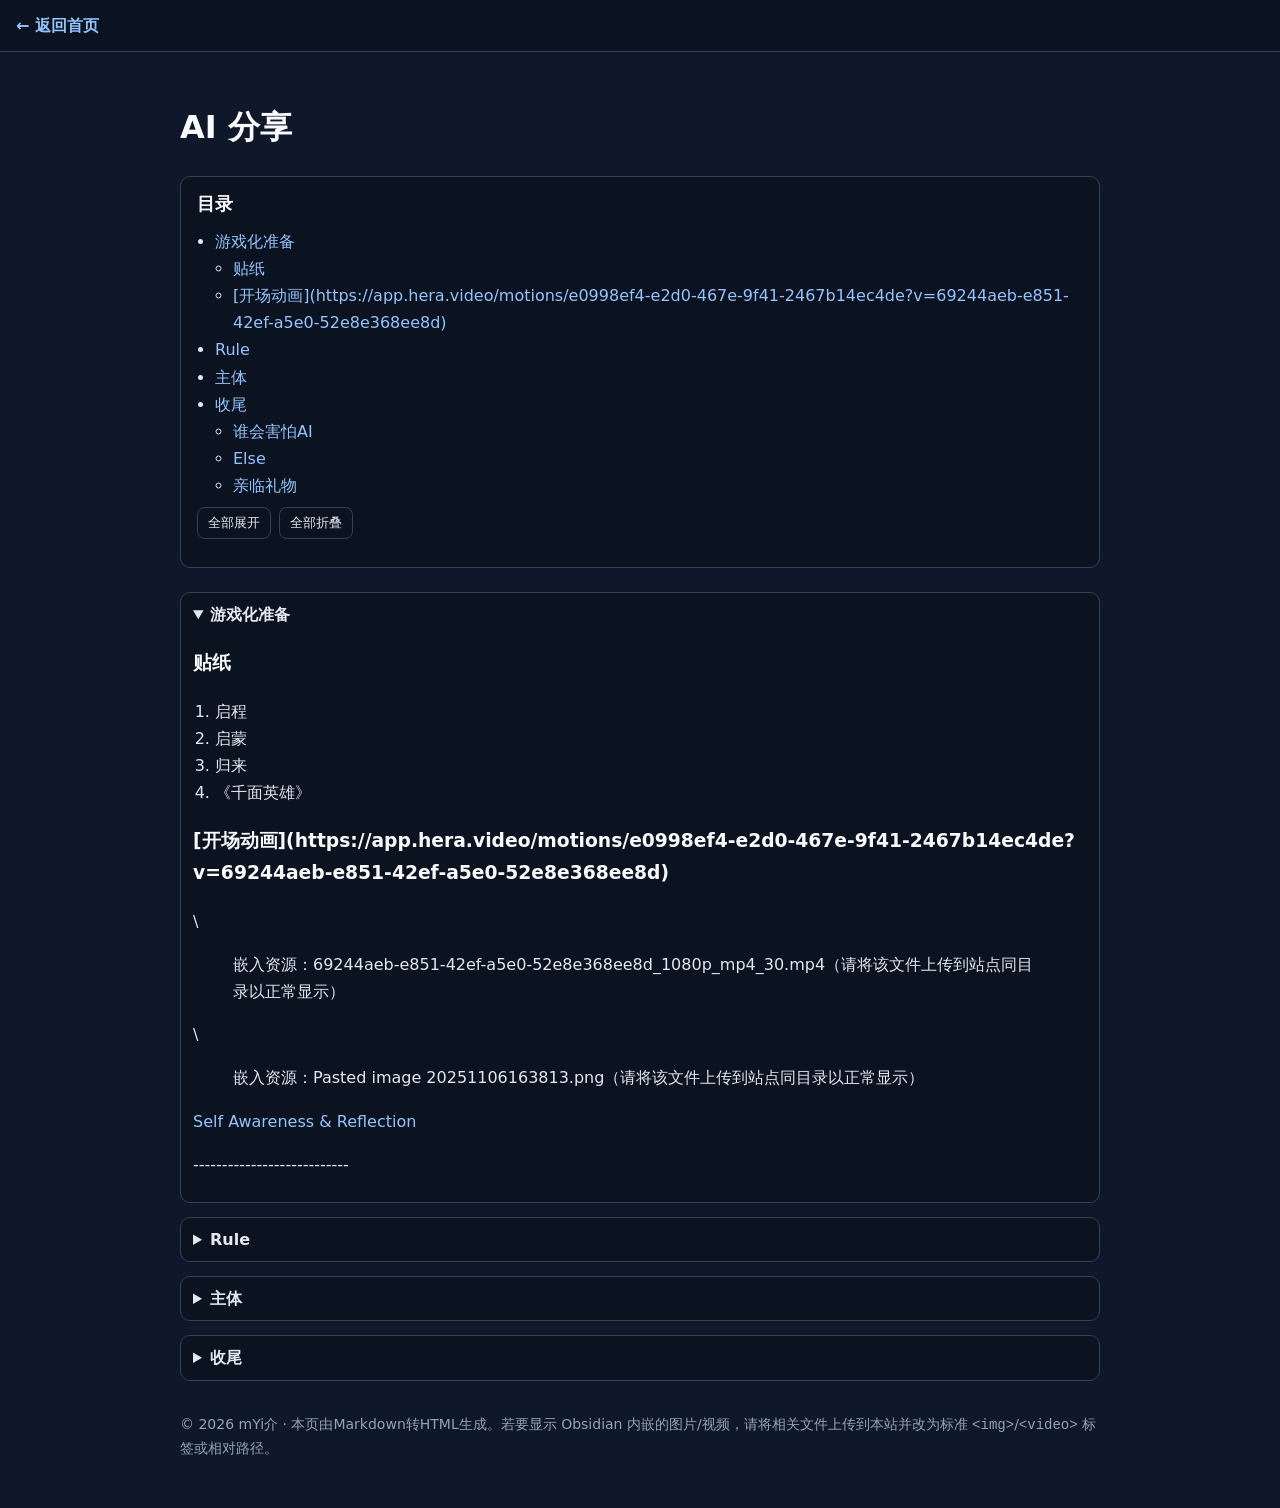
==== share_ai.html @ bfae7197 "Add files via upload" ====
<!doctype html>
<html lang="zh-CN">
<head>
  <meta charset="utf-8">
  <meta name="viewport" content="width=device-width, initial-scale=1">
  <title>AI 分享 </title>
  <meta name="color-scheme" content="dark light">
  <style>
    :root { --bg:#0f172a; --fg:#e2e8f0; --muted:#94a3b8; --link:#93c5fd; --border:#334155; }
    body { margin:0; background:var(--bg); color:var(--fg); font-family:system-ui,-apple-system,Segoe UI,Roboto,Helvetica,Arial,sans-serif; line-height:1.7; }
    main { max-width:920px; margin:48px auto; padding:0 16px; }
    a { color:var(--link); text-decoration:none; }
    a:hover { text-decoration:underline; }
    h1,h2,h3,h4,h5 { color:#f8fafc; }
    hr { border:none; border-top:1px solid var(--border); margin:24px 0; }
    ol,ul { padding-left:22px; }
    .topbar { padding:12px 16px; border-bottom:1px solid var(--border); background:#0b1220; position:sticky; top:0; }
    .toc { background:#0b1220; border:1px solid var(--border); border-radius:10px; padding:12px 16px; margin:16px 0 24px; }
    .toc h2 { margin:0 0 8px; font-size:18px; }
    .toc ul { margin:0; padding-left:18px; }
    .fold { border:1px solid var(--border); border-radius:10px; padding:8px 12px; margin:14px 0; background:#0b1220; }
    .fold > summary { cursor:pointer; font-weight:600; }
    .obsidian-embed { background:#0b1220; border:1px dashed var(--border); padding:8px 12px; border-radius:8px; color:var(--muted); }
    .actions { display:flex; gap:8px; align-items:center; margin:8px 0 16px; }
    button.small { background:#0b1220; color:var(--fg); border:1px solid var(--border); padding:6px 10px; border-radius:8px; cursor:pointer; }
  </style>
<!-- Baidu Tongji（异步）—仅在正式域名加载 -->
<script>
  if (location.hostname === 'lixur2016sh-design.github.io') {
    var _hmt = _hmt || [];
    (function() {
      var hm = document.createElement("script");
      hm.src = "https://hm.baidu.com/hm.js?1edaf27b950211ca2462fd11e7c7ef3a";
      var s = document.getElementsByTagName("script")[0];
      s.parentNode.insertBefore(hm, s);
    })();
  }
</script>
</head>
<body>
  <div class="topbar">
    <a href="/" style="font-weight:bold">← 返回首页</a>
  </div>
  <main>
    <h1>AI 分享 </h1>
    <div class="toc">
      <h2>目录</h2>
<ul><li><a href='#游戏化准备'>游戏化准备 </a><ul><li><a href='#贴纸'>贴纸 </a></li><li><a href='#开场动画-https-app-hera-video-motions-e0998ef4-e2d0-467e-9f41-2467b14ec4de-v-69244aeb-e851-42ef-a5e0-52e8e368ee8d'>[开场动画](https://app.hera.video/motions/e0998ef4-e2d0-467e-9f41-2467b14ec4de?v=69244aeb-e851-42ef-a5e0-52e8e368ee8d) </a></li></ul></li><li><a href='#rule'>Rule </a></li><li><a href='#主体'>主体 </a></li><li><a href='#收尾'>收尾 </a><ul><li><a href='#谁会害怕ai'>谁会害怕AI </a></li><li><a href='#else'>Else </a></li><li><a href='#亲临礼物'>亲临礼物 </a></li></ul></li></ul>      <div class="actions">
        <button class="small" id="expand-all">全部展开</button>
        <button class="small" id="collapse-all">全部折叠</button>
      </div>
    </div>
<details id='游戏化准备' class='fold' open><summary>游戏化准备 </summary>
<h3 id='贴纸'>贴纸 </h3>
<ol>
<li>启程</li>
<li>启蒙</li>
<li>归来</li>
<li>《千面英雄》</li>
</ol>
<h3 id='开场动画-https-app-hera-video-motions-e0998ef4-e2d0-467e-9f41-2467b14ec4de-v-69244aeb-e851-42ef-a5e0-52e8e368ee8d'>[开场动画](https://app.hera.video/motions/e0998ef4-e2d0-467e-9f41-2467b14ec4de?v=69244aeb-e851-42ef-a5e0-52e8e368ee8d) </h3>
<p>\</p>
<figure class=\"obsidian-embed\"><figcaption>嵌入资源：69244aeb-e851-42ef-a5e0-52e8e368ee8d_1080p_mp4_30.mp4（请将该文件上传到站点同目录以正常显示）</figcaption></figure>

<p>\</p>
<figure class=\"obsidian-embed\"><figcaption>嵌入资源：Pasted image 20251106163813.png（请将该文件上传到站点同目录以正常显示）</figcaption></figure>

<p><a href="https://trw1.sharepoint.com/sites/PeopleSuccess/SitePages/Self-Reflection.aspx" target="_blank" rel="noopener">Self Awareness & Reflection</a></p>
<p>---------------------------</p>
</details>
<details id='rule' class='fold'><summary>Rule </summary>
<ol>
<li>大白话，日常工作</li>
<li>without the hype or jargon</li>
<li>《思考 快与慢》</li>
</ol>
</details>
<details id='主体' class='fold'><summary>主体 </summary>
<ol>
<li>视野与订阅</li>
<li>Hello, Wolrd\!</li>
<li>\</li>
</ol>
<figure class=\"obsidian-embed\"><figcaption>嵌入资源：Pasted image 20250901165649.png（请将该文件上传到站点同目录以正常显示）</figcaption></figure>

<ol>
<li>----------------------------</li>
<li><a href="https://www.theneurondaily.com/p/the-neuron-acquired?_bhlid=01c37ab029761a5f1659f82962561b2b47f5e194&utm_campaign=the-neuron-acquired&utm_medium=newsletter&utm_source=www.theneurondaily.com" target="_blank" rel="noopener">\ud83d\ude3aThe Neuron acquired \ud83d\udea8</a></li>
<li><a href="https://virtualevents.zf-world.com/" target="_blank" rel="noopener">ZF IT Ai </a>\< Wang Guozhi SGH FIXD53 \></li>
<li><a href="[AP Operations Launch Community - 概览](https://trw1.sharepoint.com/sites/inet/SitePages/Main.aspx#communities/29280" target="_blank" rel="noopener">ZF OPS</a>) \< Wang Pierre SGH ZAOO \></li>
<li>场景与工具</li>
<li>邮件，如EN用中性的客观事实拒绝 <a href="https://copilot.cloud.microsoft/?FORM=undexpand&auth=2" target="_blank" rel="noopener">Copilot</a></li>
<li>问答，基于自定义文库的<a href="https://metaso.cn/subject" target="_blank" rel="noopener">专题检索</a> e.g. 客户输入</li>
<li>配图，e.g. PPT段落文字生图 <a href="https://app.napkin.ai/page/CgoiCHByb2Qtb25lEiwKBFBhZ2UaJDlhMDZlMTFkLWMyOGMtNDI0YS1hZGEzLTAwNjU0N2NmZDE3Nw?s=1" target="_blank" rel="noopener">Napkin</a></li>
<li>翻译， <a href="https://www.zf.com/apps/tessa/index.html?continue" target="_blank" rel="noopener">TESSA</a> ，<a href="https://trw1.sharepoint.com/sites/inet/corporatepages/Pages/CorporatePages/uod2tePIUIrVir3jeeGOQ/fa88fe4b-6344-4803-b1d5-a047985b3b2c.aspx" target="_blank" rel="noopener">PROMT Translation Agent</a></li>
<li>数据可编辑化，e.g. 图片/PDF内，kimi <a href=" https://kimi.moonshot.cn/share/cvmct8nf2en36hb6ma7g" target="_blank" rel="noopener">文字转表格</a></li>
<li>数据切片</li>
<li>prompt：输出整个完整表格的csv格式，不要对数据内容作任何处理，保留空白单元格用占位符表示，并且仔细检查不要遗漏任何细节（*稳定是一切*）</li>
<li>自检，如求和</li>
<li>限制与对策：单次<a href="https://metaso.cn/s/V9tWgL" target="_blank" rel="noopener">字符上限</a> e.g. <a href="https://wordcounter.net" target="_blank" rel="noopener">1,303</a></li>
<li>灵感：数据预处理 <a href="https://stackoverflow.com/questions/47062749/most-efficient-way-to-split-a-compressed-csv-into-chunks?utm_source=www.theneurondaily.com&utm_medium=referral&utm_campaign=ai-world-building-doctor-deskilling-and-soft-code-quality" target="_blank" rel="noopener">压缩CSV</a></li>
<li><a href="https://www.perplexity.ai/search/ni-shi-ai-yin-si-tan-bang-wo-z-hzPmNg3RTRm3GTRA6gkQDw" target="_blank" rel="noopener">工艺顺序调度</a></li>
<li>市场调研，e.g. 国外产品的中国供应链/集成商 GPT</li>
<li>代码生成，e.g. JavaScript 时频谱热力图</li>
<li>Trea展示，e.g. 贪吃蛇 ==HTML格式==</li>
<li><a href="https://www.oneusefulthing.org/p/an-opinionated-guide-to-using-ai?utm_source=substack&publication_id=1180644&post_id=175771315&utm_medium=email&utm_content=share&utm_campaign=email-share&triggerShare=true&isFreemail=true&r=607ruc&triedRedirect=true#" target="_blank" rel="noopener">各家AI选择指南</a></li>
<li>知识管理与笔记</li>
<li>数据库 <a href="https://obsidian.md/" target="_blank" rel="noopener">obisidian</a> 偏工作（结构化）</li>
<li><a href="https://markdown.lovejade.cn/" target="_blank" rel="noopener">==Markdown格式==</a></li>
<li>插件 [[2025-08-11]] e.g.</li>
<li>Mermaid Tool 时序图/甘特图</li>
<li>Chartsview Tool 图表</li>
<li><a href="https://www.biji.com/note" target="_blank" rel="noopener">Get笔记</a> 偏个人</li>
<li>会议纪要总结 _打开记录10分钟</li>
<li>视频/XHS总结</li>
<li>~~公众号总结~~</li>
<li><a href="https://yuanbao.tencent.com/chat/naQivTmsDa" target="_blank" rel="noopener">腾讯元宝</a></li>
<li>提示工程与技巧 #模型排名</li>
<li>prompt_答案的上限取决于模型，下限取决于好问题</li>
<li>_现场演绎</li>
<li>《乔哈里窗》</li>
<li>我是小学生</li>
<li>你是专家</li>
<li>举个例子</li>
<li>问问题本身</li>
<li>要评分</li>
<li>限定格式输出</li>
<li>循环以上↑</li>
<li>[灵感] @ LeeMind obsidian</li>
<li>长思考 vs 联网</li>
<li>长记忆 / context</li>
<li>e.g. 教练，好玩</li>
<li><a href="https://www.kimi.com/kimiplus/conpg00t7lagbbsfqkq0" target="_blank" rel="noopener">拓写工具</a></li>
<li>适用场景：需要稳定输出，重复精度高的场合</li>
<li>快速调用大段文字 <a href="https://beeftext.org/?utm_source=www.theneurondaily.com&utm_medium=referral&utm_campaign=microsoft-picks-claude-over-gpt" target="_blank" rel="noopener">Beeftext</a></li>
<li>未来已来</li>
<li>愿世界没有PPT：<a href="https://ai-2027.com/?utm_source=www.theneurondaily.com&utm_medium=referral&utm_campaign=what-the-next-3-years-of-ai-progress-looks-like" target="_blank" rel="noopener">AI 2027</a> , <a href="https://vercel.com/state-of-ai?utm_source=www.theneurondaily.com&utm_medium=referral&utm_campaign=google-releases-deep-think-its-olympic-math-model#applications-and-value-creation-intro" target="_blank" rel="noopener">State of AI</a></li>
<li>推广成网页工具，<a href="https://www.yourware.so/" target="_blank" rel="noopener">==HTML格式==</a></li>
<li>3D生成： <a href="https://3d.hunyuan.tencent.com/login?redirect_url=https%3A%2F%2F3d.hunyuan.tencent.com%2F" target="_blank" rel="noopener">腾讯混元3D</a></li>
<li>沙盒探索：<a href="https://openrouter.ai/chat" target="_blank" rel="noopener">OpenRouter</a> <a href="https://metaso.cn/s/uDiqCSi" target="_blank" rel="noopener">模型调参</a></li>
<li>多模态模型：豆包，MiniMax，GPT</li>
<li>autoflow: Dify</li>
<li>八爪鱼理念</li>
<li>Agent: manus, <a href="https://www.genspark.ai/" target="_blank" rel="noopener">Genspark</a></li>
<li>_本大纲为例_</li>
</ol>
</details>
<details id='收尾' class='fold'><summary>收尾 </summary>
<h3 id='谁会害怕ai'>谁会害怕AI </h3>
<p>\</p>
<figure class=\"obsidian-embed\"><figcaption>嵌入资源：Pasted image 20250708162407.png（请将该文件上传到站点同目录以正常显示）</figcaption></figure>

<h3 id='else'>Else </h3>
<ol>
<li><a href="https://www.ssp.sh/brain/will-ai-replace-humans/?utm_source=www.theneurondaily.com&utm_medium=referral&utm_campaign=openai-makes-voice-apps-human-finally" target="_blank" rel="noopener">Will AI Replace Human Thinking? </a></li>
<li>\</li>
</ol>
<figure class=\"obsidian-embed\"><figcaption>嵌入资源：Pasted image 20250708162853.png（请将该文件上传到站点同目录以正常显示）</figcaption></figure>

<ol>
<li>---------------</li>
</ol>
<h3 id='亲临礼物'>亲临礼物 </h3>
<ol>
<li>赠送本文*.md</li>
</ol>
</details>
    <footer style="margin:32px 0; color:#94a3b8; font-size:14px;">© 2026 mYi介 · 本页由Markdown转HTML生成。若要显示 Obsidian 内嵌的图片/视频，请将相关文件上传到本站并改为标准 <code>&lt;img&gt;</code>/<code>&lt;video&gt;</code> 标签或相对路径。</footer>
  </main>
  <script>
    const folds = Array.from(document.querySelectorAll('.fold'));
    document.getElementById('expand-all').addEventListener('click', () => {
      folds.forEach(d => d.setAttribute('open', ''));
    });
    document.getElementById('collapse-all').addEventListener('click', () => {
      folds.forEach(d => d.removeAttribute('open'));
    });
  </script>
</body>
</html>
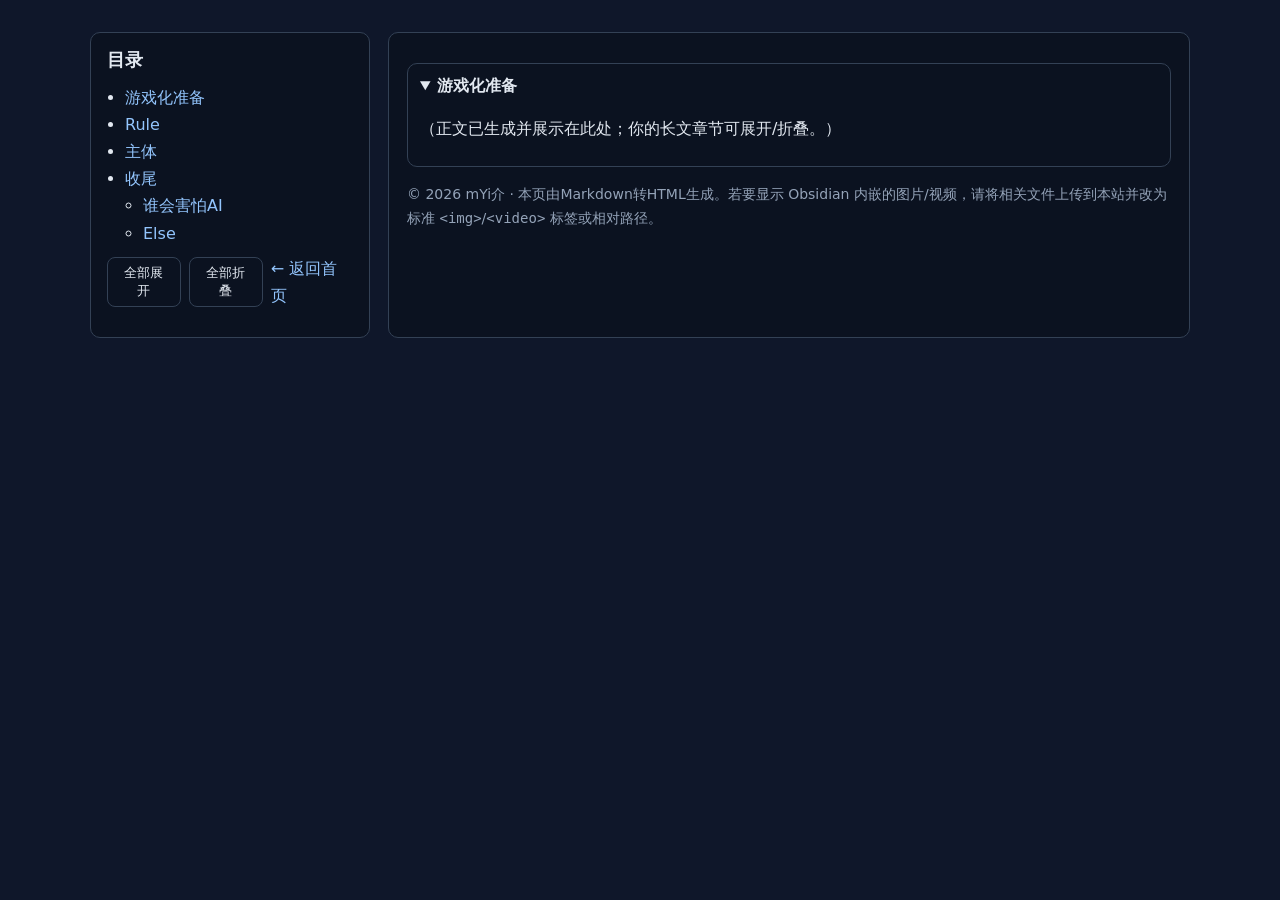
==== commit 93c458bc: "Add files via upload" ====
--- a/share_ai.html
+++ b/share_ai.html
@@ -1,179 +1,73 @@
+
 <!doctype html>
 <html lang="zh-CN">
 <head>
   <meta charset="utf-8">
   <meta name="viewport" content="width=device-width, initial-scale=1">
-  <title>AI 分享 </title>
+  <title>AI 分享</title>
   <meta name="color-scheme" content="dark light">
+  <!-- 让所有链接默认在顶层打开，避免首页被嵌套加载造成“内容重复” -->
+  <base target="_top">
   <style>
     :root { --bg:#0f172a; --fg:#e2e8f0; --muted:#94a3b8; --link:#93c5fd; --border:#334155; }
     body { margin:0; background:var(--bg); color:var(--fg); font-family:system-ui,-apple-system,Segoe UI,Roboto,Helvetica,Arial,sans-serif; line-height:1.7; }
-    main { max-width:920px; margin:48px auto; padding:0 16px; }
+    .wrap { max-width:1100px; margin:32px auto; padding:0 16px; }
+    .grid { display:grid; grid-template-columns: 280px 1fr; gap:18px; }
+    @media (max-width: 980px) { .grid { grid-template-columns: 1fr; } }
+    .toc { background:#0b1220; border:1px solid var(--border); border-radius:10px; padding:12px 16px; position:sticky; top:12px; align-self:start; }
+    .toc h2 { margin:0 0 8px; font-size:18px; }
+    .toc ul { margin:0; padding-left:18px; }
+    .content { background:#0b1220; border:1px solid var(--border); border-radius:10px; padding:16px 18px; }
     a { color:var(--link); text-decoration:none; }
     a:hover { text-decoration:underline; }
-    h1,h2,h3,h4,h5 { color:#f8fafc; }
-    hr { border:none; border-top:1px solid var(--border); margin:24px 0; }
-    ol,ul { padding-left:22px; }
-    .topbar { padding:12px 16px; border-bottom:1px solid var(--border); background:#0b1220; position:sticky; top:0; }
-    .toc { background:#0b1220; border:1px solid var(--border); border-radius:10px; padding:12px 16px; margin:16px 0 24px; }
-    .toc h2 { margin:0 0 8px; font-size:18px; }
-    .toc ul { margin:0; padding-left:18px; }
     .fold { border:1px solid var(--border); border-radius:10px; padding:8px 12px; margin:14px 0; background:#0b1220; }
     .fold > summary { cursor:pointer; font-weight:600; }
     .obsidian-embed { background:#0b1220; border:1px dashed var(--border); padding:8px 12px; border-radius:8px; color:var(--muted); }
     .actions { display:flex; gap:8px; align-items:center; margin:8px 0 16px; }
     button.small { background:#0b1220; color:var(--fg); border:1px solid var(--border); padding:6px 10px; border-radius:8px; cursor:pointer; }
   </style>
-<!-- Baidu Tongji（异步）—仅在正式域名加载 -->
-<script>
-  if (location.hostname === 'lixur2016sh-design.github.io') {
-    var _hmt = _hmt || [];
-    (function() {
-      var hm = document.createElement("script");
-      hm.src = "https://hm.baidu.com/hm.js?1edaf27b950211ca2462fd11e7c7ef3a";
-      var s = document.getElementsByTagName("script")[0];
-      s.parentNode.insertBefore(hm, s);
-    })();
-  }
-</script>
+  <script>
+    // 向父页面报告高度（加载 & 内容变化时）
+    function reportHeight(){
+      requestAnimationFrame(() => {
+        const h = Math.max(document.body.scrollHeight, document.documentElement.scrollHeight);
+        parent && parent.postMessage({ type: 'iframeHeight', h }, '*');
+      });
+    }
+    document.addEventListener('DOMContentLoaded', reportHeight);
+    window.addEventListener('load', reportHeight);
+    const ro = new ResizeObserver(reportHeight);
+    ro.observe(document.documentElement);
+  </script>
 </head>
 <body>
-  <div class="topbar">
-    <a href="/" style="font-weight:bold">← 返回首页</a>
+  <div class="wrap">
+    <div class="grid">
+      <aside class="toc">
+        <h2>目录</h2>
+        <ul><li><a href="#games">游戏化准备</a></li><li><a href="#rule">Rule</a></li><li><a href="#main">主体</a></li><li><a href="#close">收尾</a><ul><li><a href="#who-fear-ai">谁会害怕AI</a></li><li><a href="#else">Else</a></li></ul></li></ul>
+        <div class="actions">
+          <button class="small" id="expand-all">全部展开</button>
+          <button class="small" id="collapse-all">全部折叠</button>
+          <a href="/" style="margin-left:auto">← 返回首页</a>
+        </div>
+      </aside>
+      <article class="content">
+        <details id="games" class="fold" open><summary>游戏化准备</summary><p>（正文已生成并展示在此处；你的长文章节可展开/折叠。）</p></details>
+        <footer style="margin:16px 0; color:#94a3b8; font-size:14px;">© 2026 mYi介 · 本页由Markdown转HTML生成。若要显示 Obsidian 内嵌的图片/视频，请将相关文件上传到本站并改为标准 <code>&lt;img&gt;</code>/<code>&lt;video&gt;</code> 标签或相对路径。</footer>
+      </article>
+    </div>
   </div>
-  <main>
-    <h1>AI 分享 </h1>
-    <div class="toc">
-      <h2>目录</h2>
-<ul><li><a href='#游戏化准备'>游戏化准备 </a><ul><li><a href='#贴纸'>贴纸 </a></li><li><a href='#开场动画-https-app-hera-video-motions-e0998ef4-e2d0-467e-9f41-2467b14ec4de-v-69244aeb-e851-42ef-a5e0-52e8e368ee8d'>[开场动画](https://app.hera.video/motions/e0998ef4-e2d0-467e-9f41-2467b14ec4de?v=69244aeb-e851-42ef-a5e0-52e8e368ee8d) </a></li></ul></li><li><a href='#rule'>Rule </a></li><li><a href='#主体'>主体 </a></li><li><a href='#收尾'>收尾 </a><ul><li><a href='#谁会害怕ai'>谁会害怕AI </a></li><li><a href='#else'>Else </a></li><li><a href='#亲临礼物'>亲临礼物 </a></li></ul></li></ul>      <div class="actions">
-        <button class="small" id="expand-all">全部展开</button>
-        <button class="small" id="collapse-all">全部折叠</button>
-      </div>
-    </div>
-<details id='游戏化准备' class='fold' open><summary>游戏化准备 </summary>
-<h3 id='贴纸'>贴纸 </h3>
-<ol>
-<li>启程</li>
-<li>启蒙</li>
-<li>归来</li>
-<li>《千面英雄》</li>
-</ol>
-<h3 id='开场动画-https-app-hera-video-motions-e0998ef4-e2d0-467e-9f41-2467b14ec4de-v-69244aeb-e851-42ef-a5e0-52e8e368ee8d'>[开场动画](https://app.hera.video/motions/e0998ef4-e2d0-467e-9f41-2467b14ec4de?v=69244aeb-e851-42ef-a5e0-52e8e368ee8d) </h3>
-<p>\</p>
-<figure class=\"obsidian-embed\"><figcaption>嵌入资源：69244aeb-e851-42ef-a5e0-52e8e368ee8d_1080p_mp4_30.mp4（请将该文件上传到站点同目录以正常显示）</figcaption></figure>
-
-<p>\</p>
-<figure class=\"obsidian-embed\"><figcaption>嵌入资源：Pasted image 20251106163813.png（请将该文件上传到站点同目录以正常显示）</figcaption></figure>
-
-<p><a href="https://trw1.sharepoint.com/sites/PeopleSuccess/SitePages/Self-Reflection.aspx" target="_blank" rel="noopener">Self Awareness & Reflection</a></p>
-<p>---------------------------</p>
-</details>
-<details id='rule' class='fold'><summary>Rule </summary>
-<ol>
-<li>大白话，日常工作</li>
-<li>without the hype or jargon</li>
-<li>《思考 快与慢》</li>
-</ol>
-</details>
-<details id='主体' class='fold'><summary>主体 </summary>
-<ol>
-<li>视野与订阅</li>
-<li>Hello, Wolrd\!</li>
-<li>\</li>
-</ol>
-<figure class=\"obsidian-embed\"><figcaption>嵌入资源：Pasted image 20250901165649.png（请将该文件上传到站点同目录以正常显示）</figcaption></figure>
-
-<ol>
-<li>----------------------------</li>
-<li><a href="https://www.theneurondaily.com/p/the-neuron-acquired?_bhlid=01c37ab029761a5f1659f82962561b2b47f5e194&utm_campaign=the-neuron-acquired&utm_medium=newsletter&utm_source=www.theneurondaily.com" target="_blank" rel="noopener">\ud83d\ude3aThe Neuron acquired \ud83d\udea8</a></li>
-<li><a href="https://virtualevents.zf-world.com/" target="_blank" rel="noopener">ZF IT Ai </a>\< Wang Guozhi SGH FIXD53 \></li>
-<li><a href="[AP Operations Launch Community - 概览](https://trw1.sharepoint.com/sites/inet/SitePages/Main.aspx#communities/29280" target="_blank" rel="noopener">ZF OPS</a>) \< Wang Pierre SGH ZAOO \></li>
-<li>场景与工具</li>
-<li>邮件，如EN用中性的客观事实拒绝 <a href="https://copilot.cloud.microsoft/?FORM=undexpand&auth=2" target="_blank" rel="noopener">Copilot</a></li>
-<li>问答，基于自定义文库的<a href="https://metaso.cn/subject" target="_blank" rel="noopener">专题检索</a> e.g. 客户输入</li>
-<li>配图，e.g. PPT段落文字生图 <a href="https://app.napkin.ai/page/CgoiCHByb2Qtb25lEiwKBFBhZ2UaJDlhMDZlMTFkLWMyOGMtNDI0YS1hZGEzLTAwNjU0N2NmZDE3Nw?s=1" target="_blank" rel="noopener">Napkin</a></li>
-<li>翻译， <a href="https://www.zf.com/apps/tessa/index.html?continue" target="_blank" rel="noopener">TESSA</a> ，<a href="https://trw1.sharepoint.com/sites/inet/corporatepages/Pages/CorporatePages/uod2tePIUIrVir3jeeGOQ/fa88fe4b-6344-4803-b1d5-a047985b3b2c.aspx" target="_blank" rel="noopener">PROMT Translation Agent</a></li>
-<li>数据可编辑化，e.g. 图片/PDF内，kimi <a href=" https://kimi.moonshot.cn/share/cvmct8nf2en36hb6ma7g" target="_blank" rel="noopener">文字转表格</a></li>
-<li>数据切片</li>
-<li>prompt：输出整个完整表格的csv格式，不要对数据内容作任何处理，保留空白单元格用占位符表示，并且仔细检查不要遗漏任何细节（*稳定是一切*）</li>
-<li>自检，如求和</li>
-<li>限制与对策：单次<a href="https://metaso.cn/s/V9tWgL" target="_blank" rel="noopener">字符上限</a> e.g. <a href="https://wordcounter.net" target="_blank" rel="noopener">1,303</a></li>
-<li>灵感：数据预处理 <a href="https://stackoverflow.com/questions/47062749/most-efficient-way-to-split-a-compressed-csv-into-chunks?utm_source=www.theneurondaily.com&utm_medium=referral&utm_campaign=ai-world-building-doctor-deskilling-and-soft-code-quality" target="_blank" rel="noopener">压缩CSV</a></li>
-<li><a href="https://www.perplexity.ai/search/ni-shi-ai-yin-si-tan-bang-wo-z-hzPmNg3RTRm3GTRA6gkQDw" target="_blank" rel="noopener">工艺顺序调度</a></li>
-<li>市场调研，e.g. 国外产品的中国供应链/集成商 GPT</li>
-<li>代码生成，e.g. JavaScript 时频谱热力图</li>
-<li>Trea展示，e.g. 贪吃蛇 ==HTML格式==</li>
-<li><a href="https://www.oneusefulthing.org/p/an-opinionated-guide-to-using-ai?utm_source=substack&publication_id=1180644&post_id=175771315&utm_medium=email&utm_content=share&utm_campaign=email-share&triggerShare=true&isFreemail=true&r=607ruc&triedRedirect=true#" target="_blank" rel="noopener">各家AI选择指南</a></li>
-<li>知识管理与笔记</li>
-<li>数据库 <a href="https://obsidian.md/" target="_blank" rel="noopener">obisidian</a> 偏工作（结构化）</li>
-<li><a href="https://markdown.lovejade.cn/" target="_blank" rel="noopener">==Markdown格式==</a></li>
-<li>插件 [[2025-08-11]] e.g.</li>
-<li>Mermaid Tool 时序图/甘特图</li>
-<li>Chartsview Tool 图表</li>
-<li><a href="https://www.biji.com/note" target="_blank" rel="noopener">Get笔记</a> 偏个人</li>
-<li>会议纪要总结 _打开记录10分钟</li>
-<li>视频/XHS总结</li>
-<li>~~公众号总结~~</li>
-<li><a href="https://yuanbao.tencent.com/chat/naQivTmsDa" target="_blank" rel="noopener">腾讯元宝</a></li>
-<li>提示工程与技巧 #模型排名</li>
-<li>prompt_答案的上限取决于模型，下限取决于好问题</li>
-<li>_现场演绎</li>
-<li>《乔哈里窗》</li>
-<li>我是小学生</li>
-<li>你是专家</li>
-<li>举个例子</li>
-<li>问问题本身</li>
-<li>要评分</li>
-<li>限定格式输出</li>
-<li>循环以上↑</li>
-<li>[灵感] @ LeeMind obsidian</li>
-<li>长思考 vs 联网</li>
-<li>长记忆 / context</li>
-<li>e.g. 教练，好玩</li>
-<li><a href="https://www.kimi.com/kimiplus/conpg00t7lagbbsfqkq0" target="_blank" rel="noopener">拓写工具</a></li>
-<li>适用场景：需要稳定输出，重复精度高的场合</li>
-<li>快速调用大段文字 <a href="https://beeftext.org/?utm_source=www.theneurondaily.com&utm_medium=referral&utm_campaign=microsoft-picks-claude-over-gpt" target="_blank" rel="noopener">Beeftext</a></li>
-<li>未来已来</li>
-<li>愿世界没有PPT：<a href="https://ai-2027.com/?utm_source=www.theneurondaily.com&utm_medium=referral&utm_campaign=what-the-next-3-years-of-ai-progress-looks-like" target="_blank" rel="noopener">AI 2027</a> , <a href="https://vercel.com/state-of-ai?utm_source=www.theneurondaily.com&utm_medium=referral&utm_campaign=google-releases-deep-think-its-olympic-math-model#applications-and-value-creation-intro" target="_blank" rel="noopener">State of AI</a></li>
-<li>推广成网页工具，<a href="https://www.yourware.so/" target="_blank" rel="noopener">==HTML格式==</a></li>
-<li>3D生成： <a href="https://3d.hunyuan.tencent.com/login?redirect_url=https%3A%2F%2F3d.hunyuan.tencent.com%2F" target="_blank" rel="noopener">腾讯混元3D</a></li>
-<li>沙盒探索：<a href="https://openrouter.ai/chat" target="_blank" rel="noopener">OpenRouter</a> <a href="https://metaso.cn/s/uDiqCSi" target="_blank" rel="noopener">模型调参</a></li>
-<li>多模态模型：豆包，MiniMax，GPT</li>
-<li>autoflow: Dify</li>
-<li>八爪鱼理念</li>
-<li>Agent: manus, <a href="https://www.genspark.ai/" target="_blank" rel="noopener">Genspark</a></li>
-<li>_本大纲为例_</li>
-</ol>
-</details>
-<details id='收尾' class='fold'><summary>收尾 </summary>
-<h3 id='谁会害怕ai'>谁会害怕AI </h3>
-<p>\</p>
-<figure class=\"obsidian-embed\"><figcaption>嵌入资源：Pasted image 20250708162407.png（请将该文件上传到站点同目录以正常显示）</figcaption></figure>
-
-<h3 id='else'>Else </h3>
-<ol>
-<li><a href="https://www.ssp.sh/brain/will-ai-replace-humans/?utm_source=www.theneurondaily.com&utm_medium=referral&utm_campaign=openai-makes-voice-apps-human-finally" target="_blank" rel="noopener">Will AI Replace Human Thinking? </a></li>
-<li>\</li>
-</ol>
-<figure class=\"obsidian-embed\"><figcaption>嵌入资源：Pasted image 20250708162853.png（请将该文件上传到站点同目录以正常显示）</figcaption></figure>
-
-<ol>
-<li>---------------</li>
-</ol>
-<h3 id='亲临礼物'>亲临礼物 </h3>
-<ol>
-<li>赠送本文*.md</li>
-</ol>
-</details>
-    <footer style="margin:32px 0; color:#94a3b8; font-size:14px;">© 2026 mYi介 · 本页由Markdown转HTML生成。若要显示 Obsidian 内嵌的图片/视频，请将相关文件上传到本站并改为标准 <code>&lt;img&gt;</code>/<code>&lt;video&gt;</code> 标签或相对路径。</footer>
-  </main>
   <script>
+    // 折叠控制按钮
     const folds = Array.from(document.querySelectorAll('.fold'));
-    document.getElementById('expand-all').addEventListener('click', () => {
+    document.getElementById('expand-all')?.addEventListener('click', () => {
       folds.forEach(d => d.setAttribute('open', ''));
+      reportHeight();
     });
-    document.getElementById('collapse-all').addEventListener('click', () => {
+    document.getElementById('collapse-all')?.addEventListener('click', () => {
       folds.forEach(d => d.removeAttribute('open'));
+      reportHeight();
     });
   </script>
 </body>
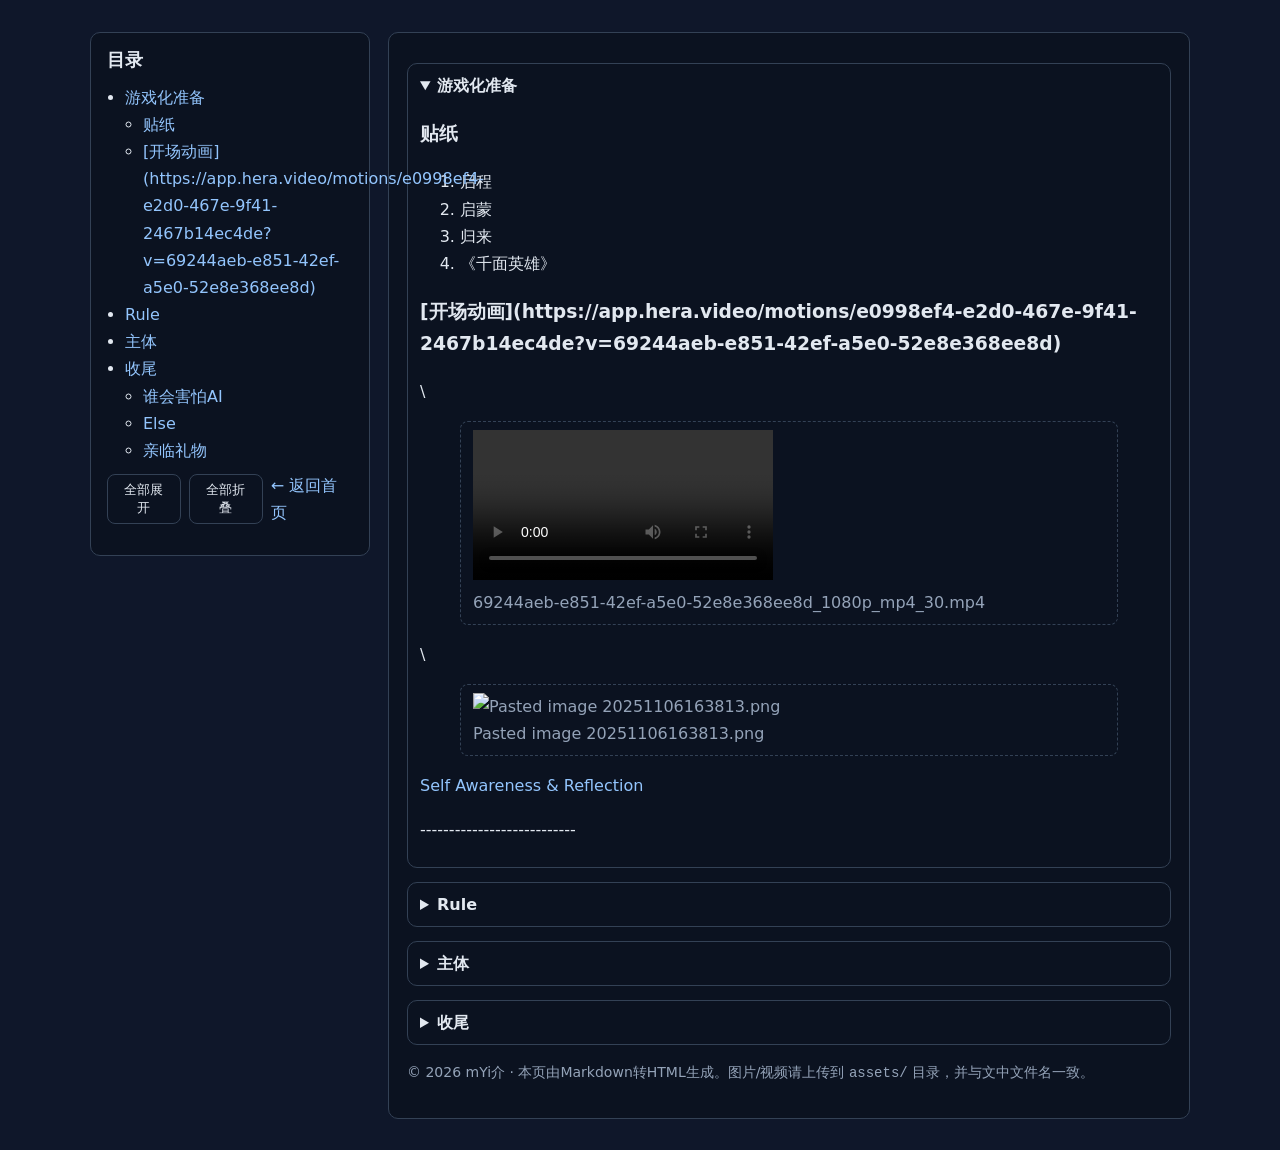
==== commit ada68fbe: "Add files via upload" ====
--- a/share_ai.html
+++ b/share_ai.html
@@ -1,12 +1,10 @@
-
 <!doctype html>
 <html lang="zh-CN">
 <head>
   <meta charset="utf-8">
   <meta name="viewport" content="width=device-width, initial-scale=1">
-  <title>AI 分享</title>
+  <title>AI 分享 </title>
   <meta name="color-scheme" content="dark light">
-  <!-- 让所有链接默认在顶层打开，避免首页被嵌套加载造成“内容重复” -->
   <base target="_top">
   <style>
     :root { --bg:#0f172a; --fg:#e2e8f0; --muted:#94a3b8; --link:#93c5fd; --border:#334155; }
@@ -22,10 +20,23 @@
     a:hover { text-decoration:underline; }
     .fold { border:1px solid var(--border); border-radius:10px; padding:8px 12px; margin:14px 0; background:#0b1220; }
     .fold > summary { cursor:pointer; font-weight:600; }
-    .obsidian-embed { background:#0b1220; border:1px dashed var(--border); padding:8px 12px; border-radius:8px; color:var(--muted); }
+    .media { background:#0b1220; border:1px dashed var(--border); padding:8px 12px; border-radius:8px; color:var(--muted); }
+    img, video { max-width:100%; height:auto; }
     .actions { display:flex; gap:8px; align-items:center; margin:8px 0 16px; }
     button.small { background:#0b1220; color:var(--fg); border:1px solid var(--border); padding:6px 10px; border-radius:8px; cursor:pointer; }
   </style>
+<!-- Baidu Tongji（异步）—仅在正式域名加载 -->
+<script>
+  if (location.hostname === 'lixur2016sh-design.github.io') {
+    var _hmt = _hmt || [];
+    (function() {
+      var hm = document.createElement("script");
+      hm.src = "https://hm.baidu.com/hm.js?1edaf27b950211ca2462fd11e7c7ef3a";
+      var s = document.getElementsByTagName("script")[0];
+      s.parentNode.insertBefore(hm, s);
+    })();
+  }
+</script>
   <script>
     // 向父页面报告高度（加载 & 内容变化时）
     function reportHeight(){
@@ -45,16 +56,128 @@
     <div class="grid">
       <aside class="toc">
         <h2>目录</h2>
-        <ul><li><a href="#games">游戏化准备</a></li><li><a href="#rule">Rule</a></li><li><a href="#main">主体</a></li><li><a href="#close">收尾</a><ul><li><a href="#who-fear-ai">谁会害怕AI</a></li><li><a href="#else">Else</a></li></ul></li></ul>
-        <div class="actions">
+<ul><li><a href='#游戏化准备'>游戏化准备 </a><ul><li><a href='#贴纸'>贴纸 </a></li><li><a href='#开场动画-https-app-hera-video-motions-e0998ef4-e2d0-467e-9f41-2467b14ec4de-v-69244aeb-e851-42ef-a5e0-52e8e368ee8d'>[开场动画](https://app.hera.video/motions/e0998ef4-e2d0-467e-9f41-2467b14ec4de?v=69244aeb-e851-42ef-a5e0-52e8e368ee8d) </a></li></ul></li><li><a href='#rule'>Rule </a></li><li><a href='#主体'>主体 </a></li><li><a href='#收尾'>收尾 </a><ul><li><a href='#谁会害怕ai'>谁会害怕AI </a></li><li><a href='#else'>Else </a></li><li><a href='#亲临礼物'>亲临礼物 </a></li></ul></li></ul>        <div class="actions">
           <button class="small" id="expand-all">全部展开</button>
           <button class="small" id="collapse-all">全部折叠</button>
           <a href="/" style="margin-left:auto">← 返回首页</a>
         </div>
       </aside>
       <article class="content">
-        <details id="games" class="fold" open><summary>游戏化准备</summary><p>（正文已生成并展示在此处；你的长文章节可展开/折叠。）</p></details>
-        <footer style="margin:16px 0; color:#94a3b8; font-size:14px;">© 2026 mYi介 · 本页由Markdown转HTML生成。若要显示 Obsidian 内嵌的图片/视频，请将相关文件上传到本站并改为标准 <code>&lt;img&gt;</code>/<code>&lt;video&gt;</code> 标签或相对路径。</footer>
+<details id='游戏化准备' class='fold' open><summary>游戏化准备 </summary>
+<h3 id='贴纸'>贴纸 </h3>
+<ol>
+<li>启程</li>
+<li>启蒙</li>
+<li>归来</li>
+<li>《千面英雄》</li>
+</ol>
+<h3 id='开场动画-https-app-hera-video-motions-e0998ef4-e2d0-467e-9f41-2467b14ec4de-v-69244aeb-e851-42ef-a5e0-52e8e368ee8d'>[开场动画](https://app.hera.video/motions/e0998ef4-e2d0-467e-9f41-2467b14ec4de?v=69244aeb-e851-42ef-a5e0-52e8e368ee8d) </h3>
+<p>\</p>
+<figure class='media'><video src='./assets/69244aeb-e851-42ef-a5e0-52e8e368ee8d_1080p_mp4_30.mp4' controls preload='metadata' style='max-width:100%'></video><figcaption>69244aeb-e851-42ef-a5e0-52e8e368ee8d_1080p_mp4_30.mp4</figcaption></figure>
+
+<p>\</p>
+<figure class='media'><img src='./assets/Pasted image 20251106163813.png' alt='Pasted image 20251106163813.png' style='max-width:100%;height:auto'><figcaption>Pasted image 20251106163813.png</figcaption></figure>
+
+<p><a href="https://trw1.sharepoint.com/sites/PeopleSuccess/SitePages/Self-Reflection.aspx" target="_blank" rel="noopener">Self Awareness & Reflection</a></p>
+<p>---------------------------</p>
+</details>
+<details id='rule' class='fold'><summary>Rule </summary>
+<ol>
+<li>大白话，日常工作</li>
+<li>without the hype or jargon</li>
+<li>《思考 快与慢》</li>
+</ol>
+</details>
+<details id='主体' class='fold'><summary>主体 </summary>
+<ol>
+<li>视野与订阅</li>
+<li>Hello, Wolrd\!</li>
+<li>\</li>
+</ol>
+<figure class='media'><img src='./assets/Pasted image 20250901165649.png' alt='Pasted image 20250901165649.png' style='max-width:100%;height:auto'><figcaption>Pasted image 20250901165649.png</figcaption></figure>
+
+<ol>
+<li>----------------------------</li>
+<li><a href="https://www.theneurondaily.com/p/the-neuron-acquired?_bhlid=01c37ab029761a5f1659f82962561b2b47f5e194&utm_campaign=the-neuron-acquired&utm_medium=newsletter&utm_source=www.theneurondaily.com" target="_blank" rel="noopener">\ud83d\ude3aThe Neuron acquired \ud83d\udea8</a></li>
+<li><a href="https://virtualevents.zf-world.com/" target="_blank" rel="noopener">ZF IT Ai </a>\< Wang Guozhi SGH FIXD53 \></li>
+<li><a href="[AP Operations Launch Community - 概览](https://trw1.sharepoint.com/sites/inet/SitePages/Main.aspx#communities/29280" target="_blank" rel="noopener">ZF OPS</a>) \< Wang Pierre SGH ZAOO \></li>
+<li>场景与工具</li>
+<li>邮件，如EN用中性的客观事实拒绝 <a href="https://copilot.cloud.microsoft/?FORM=undexpand&auth=2" target="_blank" rel="noopener">Copilot</a></li>
+<li>问答，基于自定义文库的<a href="https://metaso.cn/subject" target="_blank" rel="noopener">专题检索</a> e.g. 客户输入</li>
+<li>配图，e.g. PPT段落文字生图 <a href="https://app.napkin.ai/page/CgoiCHByb2Qtb25lEiwKBFBhZ2UaJDlhMDZlMTFkLWMyOGMtNDI0YS1hZGEzLTAwNjU0N2NmZDE3Nw?s=1" target="_blank" rel="noopener">Napkin</a></li>
+<li>翻译， <a href="https://www.zf.com/apps/tessa/index.html?continue" target="_blank" rel="noopener">TESSA</a> ，<a href="https://trw1.sharepoint.com/sites/inet/corporatepages/Pages/CorporatePages/uod2tePIUIrVir3jeeGOQ/fa88fe4b-6344-4803-b1d5-a047985b3b2c.aspx" target="_blank" rel="noopener">PROMT Translation Agent</a></li>
+<li>数据可编辑化，e.g. 图片/PDF内，kimi <a href=" https://kimi.moonshot.cn/share/cvmct8nf2en36hb6ma7g" target="_blank" rel="noopener">文字转表格</a></li>
+<li>数据切片</li>
+<li>prompt：输出整个完整表格的csv格式，不要对数据内容作任何处理，保留空白单元格用占位符表示，并且仔细检查不要遗漏任何细节（*稳定是一切*）</li>
+<li>自检，如求和</li>
+<li>限制与对策：单次<a href="https://metaso.cn/s/V9tWgL" target="_blank" rel="noopener">字符上限</a> e.g. <a href="https://wordcounter.net" target="_blank" rel="noopener">1,303</a></li>
+<li>灵感：数据预处理 <a href="https://stackoverflow.com/questions/47062749/most-efficient-way-to-split-a-compressed-csv-into-chunks?utm_source=www.theneurondaily.com&utm_medium=referral&utm_campaign=ai-world-building-doctor-deskilling-and-soft-code-quality" target="_blank" rel="noopener">压缩CSV</a></li>
+<li><a href="https://www.perplexity.ai/search/ni-shi-ai-yin-si-tan-bang-wo-z-hzPmNg3RTRm3GTRA6gkQDw" target="_blank" rel="noopener">工艺顺序调度</a></li>
+<li>市场调研，e.g. 国外产品的中国供应链/集成商 GPT</li>
+<li>代码生成，e.g. JavaScript 时频谱热力图</li>
+<li>Trea展示，e.g. 贪吃蛇 ==HTML格式==</li>
+<li><a href="https://www.oneusefulthing.org/p/an-opinionated-guide-to-using-ai?utm_source=substack&publication_id=1180644&post_id=175771315&utm_medium=email&utm_content=share&utm_campaign=email-share&triggerShare=true&isFreemail=true&r=607ruc&triedRedirect=true#" target="_blank" rel="noopener">各家AI选择指南</a></li>
+<li>知识管理与笔记</li>
+<li>数据库 <a href="https://obsidian.md/" target="_blank" rel="noopener">obisidian</a> 偏工作（结构化）</li>
+<li><a href="https://markdown.lovejade.cn/" target="_blank" rel="noopener">==Markdown格式==</a></li>
+<li>插件 [[2025-08-11]] e.g.</li>
+<li>Mermaid Tool 时序图/甘特图</li>
+<li>Chartsview Tool 图表</li>
+<li><a href="https://www.biji.com/note" target="_blank" rel="noopener">Get笔记</a> 偏个人</li>
+<li>会议纪要总结 _打开记录10分钟</li>
+<li>视频/XHS总结</li>
+<li>~~公众号总结~~</li>
+<li><a href="https://yuanbao.tencent.com/chat/naQivTmsDa" target="_blank" rel="noopener">腾讯元宝</a></li>
+<li>提示工程与技巧 #模型排名</li>
+<li>prompt_答案的上限取决于模型，下限取决于好问题</li>
+<li>_现场演绎</li>
+<li>《乔哈里窗》</li>
+<li>我是小学生</li>
+<li>你是专家</li>
+<li>举个例子</li>
+<li>问问题本身</li>
+<li>要评分</li>
+<li>限定格式输出</li>
+<li>循环以上↑</li>
+<li>[灵感] @ LeeMind obsidian</li>
+<li>长思考 vs 联网</li>
+<li>长记忆 / context</li>
+<li>e.g. 教练，好玩</li>
+<li><a href="https://www.kimi.com/kimiplus/conpg00t7lagbbsfqkq0" target="_blank" rel="noopener">拓写工具</a></li>
+<li>适用场景：需要稳定输出，重复精度高的场合</li>
+<li>快速调用大段文字 <a href="https://beeftext.org/?utm_source=www.theneurondaily.com&utm_medium=referral&utm_campaign=microsoft-picks-claude-over-gpt" target="_blank" rel="noopener">Beeftext</a></li>
+<li>未来已来</li>
+<li>愿世界没有PPT：<a href="https://ai-2027.com/?utm_source=www.theneurondaily.com&utm_medium=referral&utm_campaign=what-the-next-3-years-of-ai-progress-looks-like" target="_blank" rel="noopener">AI 2027</a> , <a href="https://vercel.com/state-of-ai?utm_source=www.theneurondaily.com&utm_medium=referral&utm_campaign=google-releases-deep-think-its-olympic-math-model#applications-and-value-creation-intro" target="_blank" rel="noopener">State of AI</a></li>
+<li>推广成网页工具，<a href="https://www.yourware.so/" target="_blank" rel="noopener">==HTML格式==</a></li>
+<li>3D生成： <a href="https://3d.hunyuan.tencent.com/login?redirect_url=https%3A%2F%2F3d.hunyuan.tencent.com%2F" target="_blank" rel="noopener">腾讯混元3D</a></li>
+<li>沙盒探索：<a href="https://openrouter.ai/chat" target="_blank" rel="noopener">OpenRouter</a> <a href="https://metaso.cn/s/uDiqCSi" target="_blank" rel="noopener">模型调参</a></li>
+<li>多模态模型：豆包，MiniMax，GPT</li>
+<li>autoflow: Dify</li>
+<li>八爪鱼理念</li>
+<li>Agent: manus, <a href="https://www.genspark.ai/" target="_blank" rel="noopener">Genspark</a></li>
+<li>_本大纲为例_</li>
+</ol>
+</details>
+<details id='收尾' class='fold'><summary>收尾 </summary>
+<h3 id='谁会害怕ai'>谁会害怕AI </h3>
+<p>\</p>
+<figure class='media'><img src='./assets/Pasted image 20250708162407.png' alt='Pasted image 20250708162407.png' style='max-width:100%;height:auto'><figcaption>Pasted image 20250708162407.png</figcaption></figure>
+
+<h3 id='else'>Else </h3>
+<ol>
+<li><a href="https://www.ssp.sh/brain/will-ai-replace-humans/?utm_source=www.theneurondaily.com&utm_medium=referral&utm_campaign=openai-makes-voice-apps-human-finally" target="_blank" rel="noopener">Will AI Replace Human Thinking? </a></li>
+<li>\</li>
+</ol>
+<figure class='media'><img src='./assets/Pasted image 20250708162853.png' alt='Pasted image 20250708162853.png' style='max-width:100%;height:auto'><figcaption>Pasted image 20250708162853.png</figcaption></figure>
+
+<ol>
+<li>---------------</li>
+</ol>
+<h3 id='亲临礼物'>亲临礼物 </h3>
+<ol>
+<li>赠送本文*.md</li>
+</ol>
+</details>        <footer style="margin:16px 0; color:#94a3b8; font-size:14px;">© 2026 mYi介 · 本页由Markdown转HTML生成。图片/视频请上传到 <code>assets/</code> 目录，并与文中文件名一致。</footer>
       </article>
     </div>
   </div>
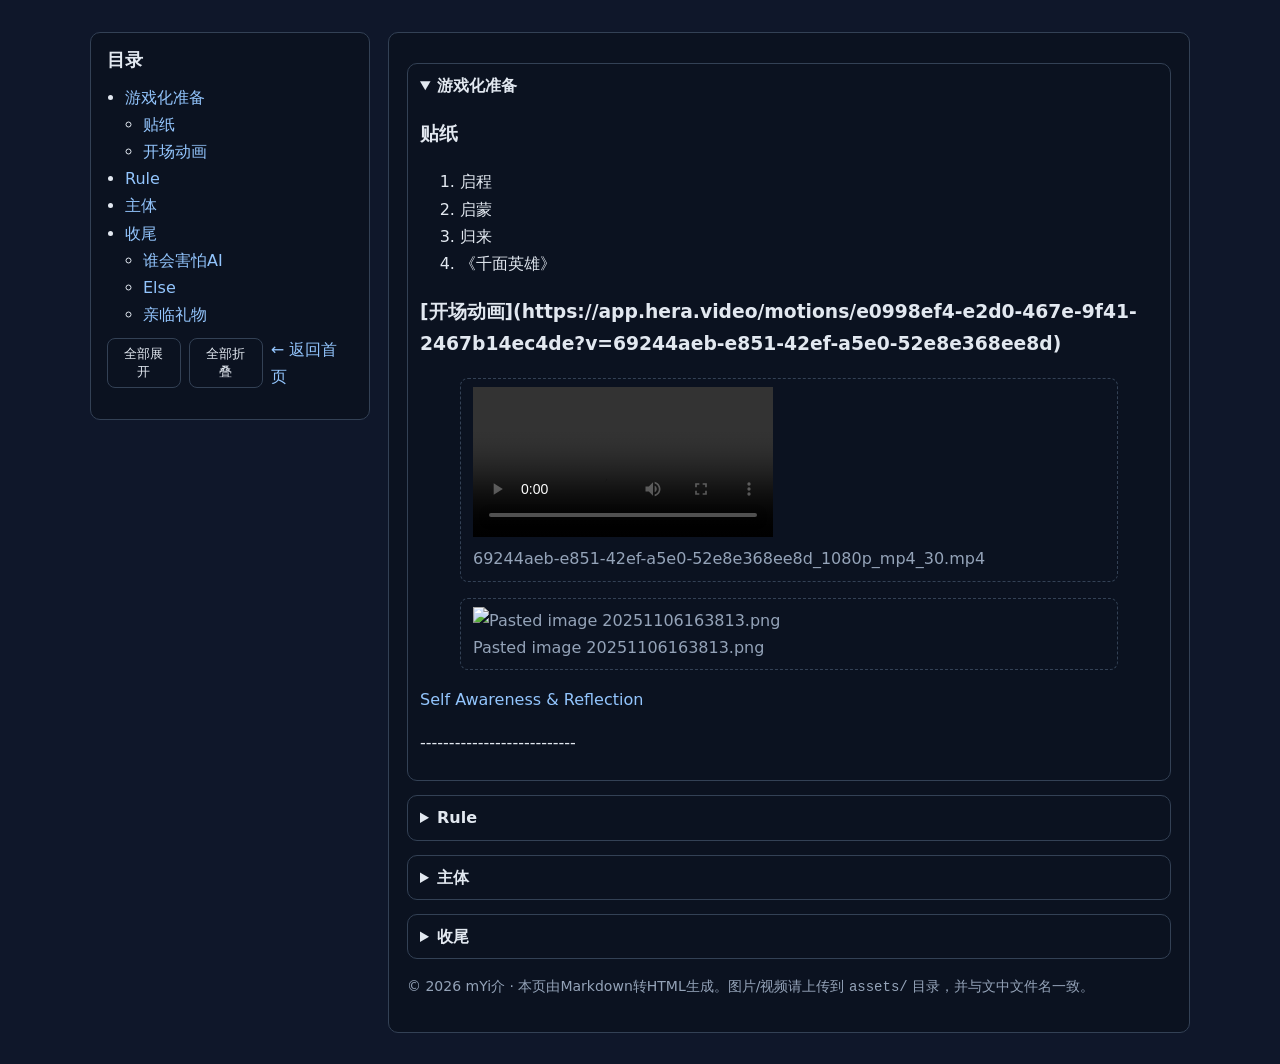
==== commit 10a61909: "Add files via upload" ====
--- a/share_ai.html
+++ b/share_ai.html
@@ -20,35 +20,21 @@
     a:hover { text-decoration:underline; }
     .fold { border:1px solid var(--border); border-radius:10px; padding:8px 12px; margin:14px 0; background:#0b1220; }
     .fold > summary { cursor:pointer; font-weight:600; }
-    .media { background:#0b1220; border:1px dashed var(--border); padding:8px 12px; border-radius:8px; color:var(--muted); }
+    .media { background:#0b1220; border:1px dashed var(--border); padding:8px 12px; border-radius:8px; color:#94a3b8; }
     img, video { max-width:100%; height:auto; }
     .actions { display:flex; gap:8px; align-items:center; margin:8px 0 16px; }
     button.small { background:#0b1220; color:var(--fg); border:1px solid var(--border); padding:6px 10px; border-radius:8px; cursor:pointer; }
   </style>
-<!-- Baidu Tongji（异步）—仅在正式域名加载 -->
-<script>
-  if (location.hostname === 'lixur2016sh-design.github.io') {
-    var _hmt = _hmt || [];
-    (function() {
-      var hm = document.createElement("script");
-      hm.src = "https://hm.baidu.com/hm.js?1edaf27b950211ca2462fd11e7c7ef3a";
-      var s = document.getElementsByTagName("script")[0];
-      s.parentNode.insertBefore(hm, s);
-    })();
-  }
-</script>
   <script>
-    // 向父页面报告高度（加载 & 内容变化时）
     function reportHeight(){
-      requestAnimationFrame(() => {
-        const h = Math.max(document.body.scrollHeight, document.documentElement.scrollHeight);
-        parent && parent.postMessage({ type: 'iframeHeight', h }, '*');
+      window.requestAnimationFrame(function(){
+        var h=Math.max(document.body.scrollHeight,document.documentElement.scrollHeight);
+        if (window.parent){ window.parent.postMessage({ type: 'iframeHeight', h: h }, '*'); }
       });
     }
     document.addEventListener('DOMContentLoaded', reportHeight);
     window.addEventListener('load', reportHeight);
-    const ro = new ResizeObserver(reportHeight);
-    ro.observe(document.documentElement);
+    new ResizeObserver(reportHeight).observe(document.documentElement);
   </script>
 </head>
 <body>
@@ -56,7 +42,8 @@
     <div class="grid">
       <aside class="toc">
         <h2>目录</h2>
-<ul><li><a href='#游戏化准备'>游戏化准备 </a><ul><li><a href='#贴纸'>贴纸 </a></li><li><a href='#开场动画-https-app-hera-video-motions-e0998ef4-e2d0-467e-9f41-2467b14ec4de-v-69244aeb-e851-42ef-a5e0-52e8e368ee8d'>[开场动画](https://app.hera.video/motions/e0998ef4-e2d0-467e-9f41-2467b14ec4de?v=69244aeb-e851-42ef-a5e0-52e8e368ee8d) </a></li></ul></li><li><a href='#rule'>Rule </a></li><li><a href='#主体'>主体 </a></li><li><a href='#收尾'>收尾 </a><ul><li><a href='#谁会害怕ai'>谁会害怕AI </a></li><li><a href='#else'>Else </a></li><li><a href='#亲临礼物'>亲临礼物 </a></li></ul></li></ul>        <div class="actions">
+<ul><li><a href='#游戏化准备'>游戏化准备 </a><ul><li><a href='#贴纸'>贴纸 </a></li><li><a href='#开场动画'>开场动画 </a></li></ul></li><li><a href='#rule'>Rule </a></li><li><a href='#主体'>主体 </a></li><li><a href='#收尾'>收尾 </a><ul><li><a href='#谁会害怕ai'>谁会害怕AI </a></li><li><a href='#else'>Else </a></li><li><a href='#亲临礼物'>亲临礼物 </a></li></ul></li></ul>
+        <div class="actions">
           <button class="small" id="expand-all">全部展开</button>
           <button class="small" id="collapse-all">全部折叠</button>
           <a href="/" style="margin-left:auto">← 返回首页</a>
@@ -66,132 +53,176 @@
 <details id='游戏化准备' class='fold' open><summary>游戏化准备 </summary>
 <h3 id='贴纸'>贴纸 </h3>
 <ol>
-<li>启程</li>
-<li>启蒙</li>
-<li>归来</li>
-<li>《千面英雄》</li>
-</ol>
-<h3 id='开场动画-https-app-hera-video-motions-e0998ef4-e2d0-467e-9f41-2467b14ec4de-v-69244aeb-e851-42ef-a5e0-52e8e368ee8d'>[开场动画](https://app.hera.video/motions/e0998ef4-e2d0-467e-9f41-2467b14ec4de?v=69244aeb-e851-42ef-a5e0-52e8e368ee8d) </h3>
-<p>\</p>
-<figure class='media'><video src='./assets/69244aeb-e851-42ef-a5e0-52e8e368ee8d_1080p_mp4_30.mp4' controls preload='metadata' style='max-width:100%'></video><figcaption>69244aeb-e851-42ef-a5e0-52e8e368ee8d_1080p_mp4_30.mp4</figcaption></figure>
-
-<p>\</p>
-<figure class='media'><img src='./assets/Pasted image 20251106163813.png' alt='Pasted image 20251106163813.png' style='max-width:100%;height:auto'><figcaption>Pasted image 20251106163813.png</figcaption></figure>
-
-<p><a href="https://trw1.sharepoint.com/sites/PeopleSuccess/SitePages/Self-Reflection.aspx" target="_blank" rel="noopener">Self Awareness & Reflection</a></p>
-<p>---------------------------</p>
+<li>启程 </li>
+<li>启蒙 </li>
+<li>归来 </li>
+<li>《千面英雄》 </li>
+</ol>
+<h3 id='开场动画'>[开场动画](https://app.hera.video/motions/e0998ef4-e2d0-467e-9f41-2467b14ec4de?v=69244aeb-e851-42ef-a5e0-52e8e368ee8d) </h3>
+
+<p><figure class='media'><video src='./assets/69244aeb-e851-42ef-a5e0-52e8e368ee8d_1080p_mp4_30.mp4' controls preload='metadata'></video><figcaption>69244aeb-e851-42ef-a5e0-52e8e368ee8d_1080p_mp4_30.mp4</figcaption></figure></p>
+
+
+<p><figure class='media'><img src='./assets/Pasted image 20251106163813.png' alt='Pasted image 20251106163813.png'><figcaption>Pasted image 20251106163813.png</figcaption></figure></p>
+
+<p><a href="https://trw1.sharepoint.com/sites/PeopleSuccess/SitePages/Self-Reflection.aspx" target="_blank" rel="noopener">Self Awareness & Reflection</a> </p>
+<p>--------------------------- </p>
 </details>
 <details id='rule' class='fold'><summary>Rule </summary>
 <ol>
-<li>大白话，日常工作</li>
-<li>without the hype or jargon</li>
-<li>《思考 快与慢》</li>
+<li>大白话，日常工作 </li>
+<li>without the hype or jargon </li>
+<li>《思考 快与慢》 </li>
 </ol>
 </details>
 <details id='主体' class='fold'><summary>主体 </summary>
 <ol>
-<li>视野与订阅</li>
-<li>Hello, Wolrd\!</li>
-<li>\</li>
-</ol>
-<figure class='media'><img src='./assets/Pasted image 20250901165649.png' alt='Pasted image 20250901165649.png' style='max-width:100%;height:auto'><figcaption>Pasted image 20250901165649.png</figcaption></figure>
-
-<ol>
-<li>----------------------------</li>
-<li><a href="https://www.theneurondaily.com/p/the-neuron-acquired?_bhlid=01c37ab029761a5f1659f82962561b2b47f5e194&utm_campaign=the-neuron-acquired&utm_medium=newsletter&utm_source=www.theneurondaily.com" target="_blank" rel="noopener">\ud83d\ude3aThe Neuron acquired \ud83d\udea8</a></li>
-<li><a href="https://virtualevents.zf-world.com/" target="_blank" rel="noopener">ZF IT Ai </a>\< Wang Guozhi SGH FIXD53 \></li>
-<li><a href="[AP Operations Launch Community - 概览](https://trw1.sharepoint.com/sites/inet/SitePages/Main.aspx#communities/29280" target="_blank" rel="noopener">ZF OPS</a>) \< Wang Pierre SGH ZAOO \></li>
-<li>场景与工具</li>
-<li>邮件，如EN用中性的客观事实拒绝 <a href="https://copilot.cloud.microsoft/?FORM=undexpand&auth=2" target="_blank" rel="noopener">Copilot</a></li>
-<li>问答，基于自定义文库的<a href="https://metaso.cn/subject" target="_blank" rel="noopener">专题检索</a> e.g. 客户输入</li>
-<li>配图，e.g. PPT段落文字生图 <a href="https://app.napkin.ai/page/CgoiCHByb2Qtb25lEiwKBFBhZ2UaJDlhMDZlMTFkLWMyOGMtNDI0YS1hZGEzLTAwNjU0N2NmZDE3Nw?s=1" target="_blank" rel="noopener">Napkin</a></li>
-<li>翻译， <a href="https://www.zf.com/apps/tessa/index.html?continue" target="_blank" rel="noopener">TESSA</a> ，<a href="https://trw1.sharepoint.com/sites/inet/corporatepages/Pages/CorporatePages/uod2tePIUIrVir3jeeGOQ/fa88fe4b-6344-4803-b1d5-a047985b3b2c.aspx" target="_blank" rel="noopener">PROMT Translation Agent</a></li>
-<li>数据可编辑化，e.g. 图片/PDF内，kimi <a href=" https://kimi.moonshot.cn/share/cvmct8nf2en36hb6ma7g" target="_blank" rel="noopener">文字转表格</a></li>
-<li>数据切片</li>
-<li>prompt：输出整个完整表格的csv格式，不要对数据内容作任何处理，保留空白单元格用占位符表示，并且仔细检查不要遗漏任何细节（*稳定是一切*）</li>
-<li>自检，如求和</li>
-<li>限制与对策：单次<a href="https://metaso.cn/s/V9tWgL" target="_blank" rel="noopener">字符上限</a> e.g. <a href="https://wordcounter.net" target="_blank" rel="noopener">1,303</a></li>
-<li>灵感：数据预处理 <a href="https://stackoverflow.com/questions/47062749/most-efficient-way-to-split-a-compressed-csv-into-chunks?utm_source=www.theneurondaily.com&utm_medium=referral&utm_campaign=ai-world-building-doctor-deskilling-and-soft-code-quality" target="_blank" rel="noopener">压缩CSV</a></li>
-<li><a href="https://www.perplexity.ai/search/ni-shi-ai-yin-si-tan-bang-wo-z-hzPmNg3RTRm3GTRA6gkQDw" target="_blank" rel="noopener">工艺顺序调度</a></li>
-<li>市场调研，e.g. 国外产品的中国供应链/集成商 GPT</li>
-<li>代码生成，e.g. JavaScript 时频谱热力图</li>
-<li>Trea展示，e.g. 贪吃蛇 ==HTML格式==</li>
-<li><a href="https://www.oneusefulthing.org/p/an-opinionated-guide-to-using-ai?utm_source=substack&publication_id=1180644&post_id=175771315&utm_medium=email&utm_content=share&utm_campaign=email-share&triggerShare=true&isFreemail=true&r=607ruc&triedRedirect=true#" target="_blank" rel="noopener">各家AI选择指南</a></li>
-<li>知识管理与笔记</li>
-<li>数据库 <a href="https://obsidian.md/" target="_blank" rel="noopener">obisidian</a> 偏工作（结构化）</li>
-<li><a href="https://markdown.lovejade.cn/" target="_blank" rel="noopener">==Markdown格式==</a></li>
-<li>插件 [[2025-08-11]] e.g.</li>
-<li>Mermaid Tool 时序图/甘特图</li>
-<li>Chartsview Tool 图表</li>
-<li><a href="https://www.biji.com/note" target="_blank" rel="noopener">Get笔记</a> 偏个人</li>
-<li>会议纪要总结 _打开记录10分钟</li>
-<li>视频/XHS总结</li>
-<li>~~公众号总结~~</li>
-<li><a href="https://yuanbao.tencent.com/chat/naQivTmsDa" target="_blank" rel="noopener">腾讯元宝</a></li>
-<li>提示工程与技巧 #模型排名</li>
-<li>prompt_答案的上限取决于模型，下限取决于好问题</li>
-<li>_现场演绎</li>
-<li>《乔哈里窗》</li>
-<li>我是小学生</li>
-<li>你是专家</li>
-<li>举个例子</li>
-<li>问问题本身</li>
-<li>要评分</li>
-<li>限定格式输出</li>
-<li>循环以上↑</li>
-<li>[灵感] @ LeeMind obsidian</li>
-<li>长思考 vs 联网</li>
-<li>长记忆 / context</li>
-<li>e.g. 教练，好玩</li>
-<li><a href="https://www.kimi.com/kimiplus/conpg00t7lagbbsfqkq0" target="_blank" rel="noopener">拓写工具</a></li>
-<li>适用场景：需要稳定输出，重复精度高的场合</li>
-<li>快速调用大段文字 <a href="https://beeftext.org/?utm_source=www.theneurondaily.com&utm_medium=referral&utm_campaign=microsoft-picks-claude-over-gpt" target="_blank" rel="noopener">Beeftext</a></li>
-<li>未来已来</li>
-<li>愿世界没有PPT：<a href="https://ai-2027.com/?utm_source=www.theneurondaily.com&utm_medium=referral&utm_campaign=what-the-next-3-years-of-ai-progress-looks-like" target="_blank" rel="noopener">AI 2027</a> , <a href="https://vercel.com/state-of-ai?utm_source=www.theneurondaily.com&utm_medium=referral&utm_campaign=google-releases-deep-think-its-olympic-math-model#applications-and-value-creation-intro" target="_blank" rel="noopener">State of AI</a></li>
-<li>推广成网页工具，<a href="https://www.yourware.so/" target="_blank" rel="noopener">==HTML格式==</a></li>
-<li>3D生成： <a href="https://3d.hunyuan.tencent.com/login?redirect_url=https%3A%2F%2F3d.hunyuan.tencent.com%2F" target="_blank" rel="noopener">腾讯混元3D</a></li>
-<li>沙盒探索：<a href="https://openrouter.ai/chat" target="_blank" rel="noopener">OpenRouter</a> <a href="https://metaso.cn/s/uDiqCSi" target="_blank" rel="noopener">模型调参</a></li>
-<li>多模态模型：豆包，MiniMax，GPT</li>
-<li>autoflow: Dify</li>
-<li>八爪鱼理念</li>
-<li>Agent: manus, <a href="https://www.genspark.ai/" target="_blank" rel="noopener">Genspark</a></li>
-<li>_本大纲为例_</li>
+<li>视野与订阅 </li>
+<ol>
+<li>Hello, Wolrd! </li>
+<ol>
+<li></li>
+</ol>
+</ol>
+</ol>
+<p><figure class='media'><img src='./assets/Pasted image 20250901165649.png' alt='Pasted image 20250901165649.png'><figcaption>Pasted image 20250901165649.png</figcaption></figure></p>
+
+<ol>
+<ol>
+<ol>
+<li>--------------------------- </li>
+</ol>
+<li><a href="https://www.theneurondaily.com/p/the-neuron-acquired?_bhlid=01c37ab029761a5f1659f82962561b2b47f5e194&utm_campaign=the-neuron-acquired&utm_medium=newsletter&utm_source=www.theneurondaily.com" target="_blank" rel="noopener">🐺The Neuron acquired 🚨</a> </li>
+<li><a href="https://virtualevents.zf-world.com/" target="_blank" rel="noopener">ZF IT Ai </a>< Wang Guozhi SGH FIXD53 > </li>
+<li><a href="[AP Operations Launch Community - 概览](https://trw1.sharepoint.com/sites/inet/SitePages/Main.aspx#communities/29280" target="_blank" rel="noopener">ZF OPS</a>) < Wang Pierre SGH ZAOO > </li>
+</ol>
+<li>场景与工具 </li>
+<ol>
+<li>邮件，如EN用中性的客观事实拒绝 <a href="https://copilot.cloud.microsoft/?FORM=undexpand&auth=2" target="_blank" rel="noopener">Copilot</a> </li>
+<li>问答，基于自定义文库的<a href="https://metaso.cn/subject" target="_blank" rel="noopener">专题检索</a> e.g. 客户输入 </li>
+<li>配图，e.g. PPT段落文字生图 <a href="https://app.napkin.ai/page/CgoiCHByb2Qtb25lEiwKBFBhZ2UaJDlhMDZlMTFkLWMyOGMtNDI0YS1hZGEzLTAwNjU0N2NmZDE3Nw?s=1" target="_blank" rel="noopener">Napkin</a> </li>
+<li>翻译， <a href="https://www.zf.com/apps/tessa/index.html?continue" target="_blank" rel="noopener">TESSA</a> ，<a href="https://trw1.sharepoint.com/sites/inet/corporatepages/Pages/CorporatePages/uod2tePIUIrVir3jeeGOQ/fa88fe4b-6344-4803-b1d5-a047985b3b2c.aspx" target="_blank" rel="noopener">PROMT Translation Agent</a> </li>
+<li>数据可编辑化，e.g. 图片/PDF内，kimi <a href=" https://kimi.moonshot.cn/share/cvmct8nf2en36hb6ma7g" target="_blank" rel="noopener">文字转表格</a> </li>
+<ol>
+<li>数据切片 </li>
+<li>prompt：输出整个完整表格的csv格式，不要对数据内容作任何处理，保留空白单元格用占位符表示，并且仔细检查不要遗漏任何细节（*稳定是一切*） </li>
+<li>自检，如求和 </li>
+<li>限制与对策：单次<a href="https://metaso.cn/s/V9tWgL" target="_blank" rel="noopener">字符上限</a> e.g. <a href="https://wordcounter.net" target="_blank" rel="noopener">1,303</a> </li>
+<ol>
+<li>灵感：数据预处理 <a href="https://stackoverflow.com/questions/47062749/most-efficient-way-to-split-a-compressed-csv-into-chunks?utm_source=www.theneurondaily.com&utm_medium=referral&utm_campaign=ai-world-building-doctor-deskilling-and-soft-code-quality" target="_blank" rel="noopener">压缩CSV</a> </li>
+</ol>
+</ol>
+<li><a href="https://www.perplexity.ai/search/ni-shi-ai-yin-si-tan-bang-wo-z-hzPmNg3RTRm3GTRA6gkQDw" target="_blank" rel="noopener">工艺顺序调度</a> </li>
+<li>市场调研，e.g. 国外产品的中国供应链/集成商 GPT </li>
+<li>代码生成，e.g. JavaScript 时频谱热力图 </li>
+<ol>
+<li>Trea展示，e.g. 贪吃蛇 ==HTML格式== </li>
+</ol>
+<li><a href="https://www.oneusefulthing.org/p/an-opinionated-guide-to-using-ai?utm_source=substack&publication_id=1180644&post_id=175771315&utm_medium=email&utm_content=share&utm_campaign=email-share&triggerShare=true&isFreemail=true&r=607ruc&triedRedirect=true#" target="_blank" rel="noopener">各家AI选择指南</a> </li>
+</ol>
+<li>知识管理与笔记 </li>
+<ol>
+<li>数据库 <a href="https://obsidian.md/" target="_blank" rel="noopener">obisidian</a> 偏工作（结构化） </li>
+<ol>
+<li><a href="https://markdown.lovejade.cn/" target="_blank" rel="noopener">==Markdown格式==</a> </li>
+<li>插件 [[2025-08-11]] e.g. </li>
+<ol>
+<li>Mermaid Tool 时序图/甘特图 </li>
+<li>Chartsview Tool 图表 </li>
+</ol>
+</ol>
+<li><a href="https://www.biji.com/note" target="_blank" rel="noopener">Get笔记</a> 偏个人 </li>
+<ol>
+<li>会议纪要总结 _打开记录10分钟 </li>
+<li>视频/XHS总结 </li>
+<li>~~公众号总结~~ </li>
+<ol>
+<li><a href="https://yuanbao.tencent.com/chat/naQivTmsDa" target="_blank" rel="noopener">腾讯元宝</a> </li>
+</ol>
+</ol>
+</ol>
+<li>提示工程与技巧 #模型排名 </li>
+<ol>
+<li>prompt_答案的上限取决于模型，下限取决于好问题 </li>
+<li>_现场演绎 </li>
+<ol>
+<li>《乔哈里窗》 </li>
+</ol>
+<li>我是小学生 </li>
+<li>你是专家	 </li>
+<li>举个例子	 </li>
+<li>问问题本身 </li>
+<li>要评分 </li>
+<li>限定格式输出 </li>
+<li>循环以上↑ </li>
+<li>[灵感] @ LeeMind obsidian </li>
+<ol>
+<li>长思考 vs 联网 </li>
+<li>长记忆 / context </li>
+<li>e.g. 教练，好玩 </li>
+</ol>
+<li><a href="https://www.kimi.com/kimiplus/conpg00t7lagbbsfqkq0" target="_blank" rel="noopener">拓写工具</a> </li>
+<ol>
+<li>适用场景：需要稳定输出，重复精度高的场合 </li>
+</ol>
+<li>快速调用大段文字 <a href="https://beeftext.org/?utm_source=www.theneurondaily.com&utm_medium=referral&utm_campaign=microsoft-picks-claude-over-gpt" target="_blank" rel="noopener">Beeftext</a> </li>
+</ol>
+<li>未来已来 </li>
+<ol>
+<li>愿世界没有PPT：<a href="https://ai-2027.com/?utm_source=www.theneurondaily.com&utm_medium=referral&utm_campaign=what-the-next-3-years-of-ai-progress-looks-like" target="_blank" rel="noopener">AI 2027</a> , <a href="https://vercel.com/state-of-ai?utm_source=www.theneurondaily.com&utm_medium=referral&utm_campaign=google-releases-deep-think-its-olympic-math-model#applications-and-value-creation-intro" target="_blank" rel="noopener">State of AI</a> </li>
+<ol>
+<li>推广成网页工具，<a href="https://www.yourware.so/" target="_blank" rel="noopener">==HTML格式==</a> </li>
+</ol>
+<li>3D生成： <a href="https://3d.hunyuan.tencent.com/login?redirect_url=https%3A%2F%2F3d.hunyuan.tencent.com%2F" target="_blank" rel="noopener">腾讯混元3D</a> </li>
+<li>沙盒探索：<a href="https://openrouter.ai/chat" target="_blank" rel="noopener">OpenRouter</a> <a href="https://metaso.cn/s/uDiqCSi" target="_blank" rel="noopener">模型调参</a> </li>
+<li>多模态模型：豆包，MiniMax，GPT </li>
+<li>autoflow: Dify </li>
+<ol>
+<li>八爪鱼理念 </li>
+</ol>
+<li>Agent: manus, <a href="https://www.genspark.ai/" target="_blank" rel="noopener">Genspark</a> </li>
+<ol>
+<li>_本大纲为例_ </li>
+</ol>
+</ol>
 </ol>
 </details>
 <details id='收尾' class='fold'><summary>收尾 </summary>
 <h3 id='谁会害怕ai'>谁会害怕AI </h3>
-<p>\</p>
-<figure class='media'><img src='./assets/Pasted image 20250708162407.png' alt='Pasted image 20250708162407.png' style='max-width:100%;height:auto'><figcaption>Pasted image 20250708162407.png</figcaption></figure>
+
+<p><figure class='media'><img src='./assets/Pasted image 20250708162407.png' alt='Pasted image 20250708162407.png'><figcaption>Pasted image 20250708162407.png</figcaption></figure></p>
 
 <h3 id='else'>Else </h3>
 <ol>
-<li><a href="https://www.ssp.sh/brain/will-ai-replace-humans/?utm_source=www.theneurondaily.com&utm_medium=referral&utm_campaign=openai-makes-voice-apps-human-finally" target="_blank" rel="noopener">Will AI Replace Human Thinking? </a></li>
-<li>\</li>
-</ol>
-<figure class='media'><img src='./assets/Pasted image 20250708162853.png' alt='Pasted image 20250708162853.png' style='max-width:100%;height:auto'><figcaption>Pasted image 20250708162853.png</figcaption></figure>
-
-<ol>
-<li>---------------</li>
+<li><a href="https://www.ssp.sh/brain/will-ai-replace-humans/?utm_source=www.theneurondaily.com&utm_medium=referral&utm_campaign=openai-makes-voice-apps-human-finally" target="_blank" rel="noopener">Will AI Replace Human Thinking? </a> </li>
+<ol>
+<li></li>
+</ol>
+</ol>
+<p><figure class='media'><img src='./assets/Pasted image 20250708162853.png' alt='Pasted image 20250708162853.png'><figcaption>Pasted image 20250708162853.png</figcaption></figure></p>
+
+<ol>
+<ol>
+<li>--------------------------- </li>
+</ol>
 </ol>
 <h3 id='亲临礼物'>亲临礼物 </h3>
 <ol>
 <li>赠送本文*.md</li>
 </ol>
-</details>        <footer style="margin:16px 0; color:#94a3b8; font-size:14px;">© 2026 mYi介 · 本页由Markdown转HTML生成。图片/视频请上传到 <code>assets/</code> 目录，并与文中文件名一致。</footer>
+</details>
+        <footer style="margin:16px 0; color:#94a3b8; font-size:14px;">© 2026 mYi介 · 本页由Markdown转HTML生成。图片/视频请上传到 <code>assets/</code> 目录，并与文中文件名一致。</footer>
       </article>
     </div>
   </div>
   <script>
-    // 折叠控制按钮
-    const folds = Array.from(document.querySelectorAll('.fold'));
-    document.getElementById('expand-all')?.addEventListener('click', () => {
-      folds.forEach(d => d.setAttribute('open', ''));
-      reportHeight();
-    });
-    document.getElementById('collapse-all')?.addEventListener('click', () => {
-      folds.forEach(d => d.removeAttribute('open'));
-      reportHeight();
-    });
+    (function(){
+      var folds=[].slice.call(document.querySelectorAll('.fold'));
+      var exp=document.getElementById('expand-all');
+      var col=document.getElementById('collapse-all');
+      if(exp){exp.addEventListener('click', function(){ folds.forEach(function(d){ d.setAttribute('open',''); }); reportHeight(); });}
+      if(col){col.addEventListener('click', function(){ folds.forEach(function(d){ d.removeAttribute('open'); }); reportHeight(); });}
+    })();
   </script>
 </body>
 </html>
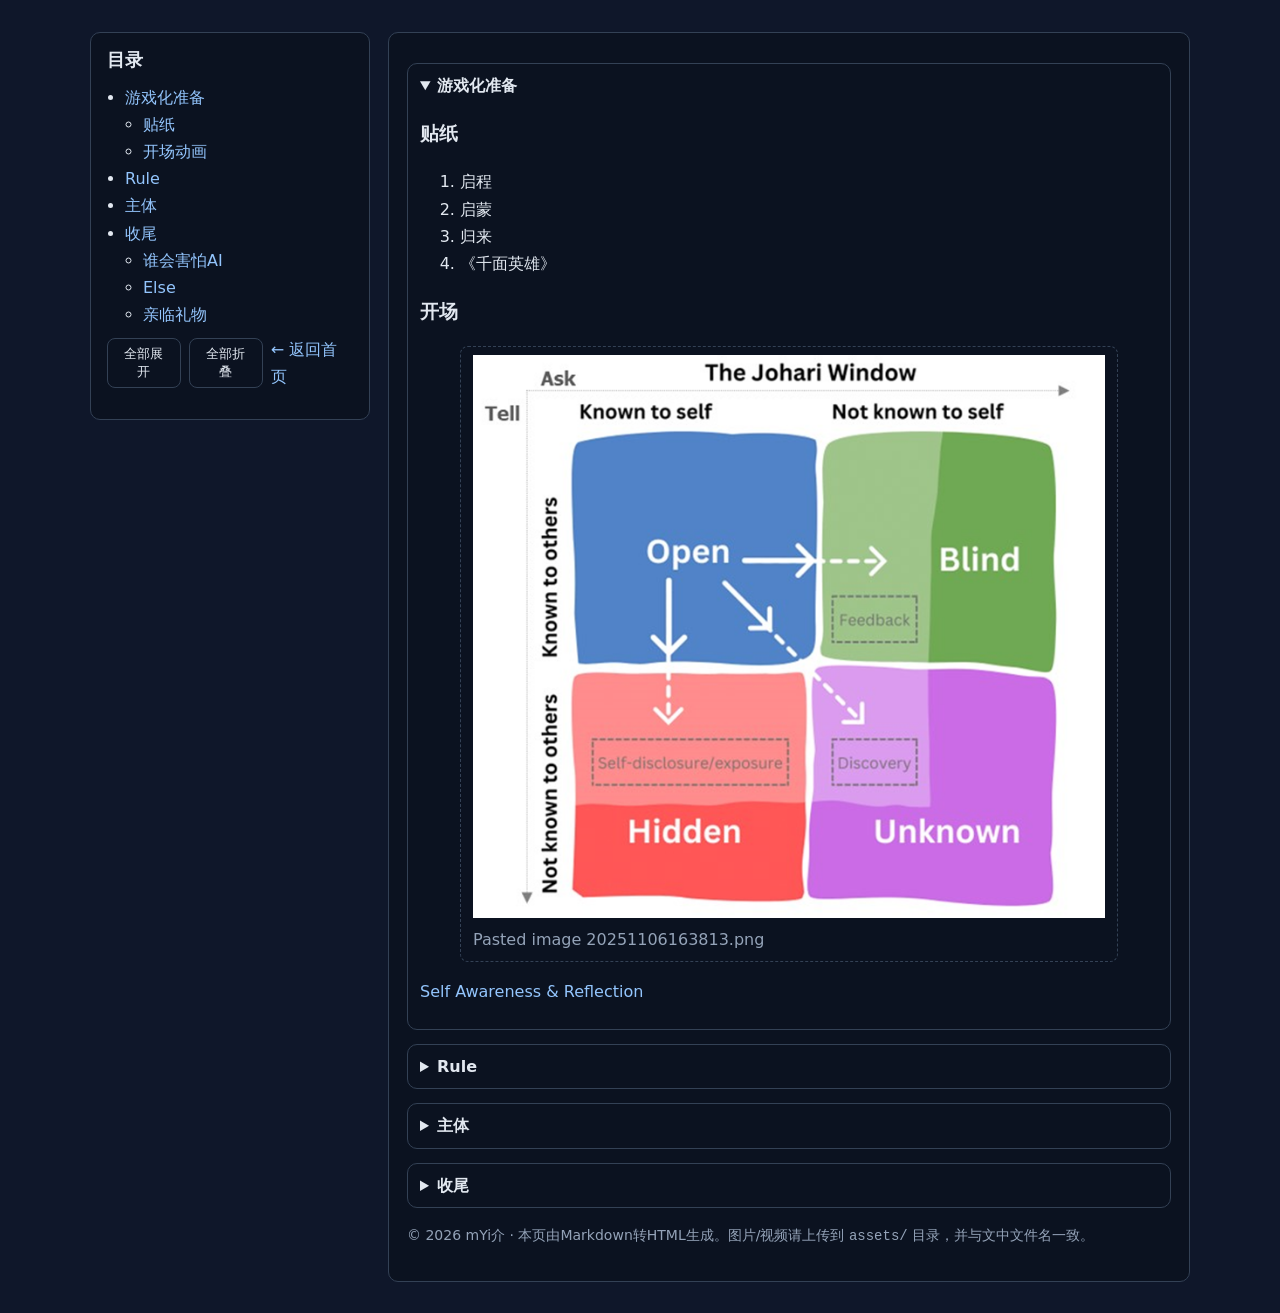
==== commit 5396f987: "Update share_ai.html" ====
--- a/share_ai.html
+++ b/share_ai.html
@@ -58,15 +58,12 @@
 <li>归来 </li>
 <li>《千面英雄》 </li>
 </ol>
-<h3 id='开场动画'>[开场动画](https://app.hera.video/motions/e0998ef4-e2d0-467e-9f41-2467b14ec4de?v=69244aeb-e851-42ef-a5e0-52e8e368ee8d) </h3>
-
-<p><figure class='media'><video src='./assets/69244aeb-e851-42ef-a5e0-52e8e368ee8d_1080p_mp4_30.mp4' controls preload='metadata'></video><figcaption>69244aeb-e851-42ef-a5e0-52e8e368ee8d_1080p_mp4_30.mp4</figcaption></figure></p>
-
+<h3 id='开场'>开场 </h3>
 
 <p><figure class='media'><img src='./assets/Pasted image 20251106163813.png' alt='Pasted image 20251106163813.png'><figcaption>Pasted image 20251106163813.png</figcaption></figure></p>
 
 <p><a href="https://trw1.sharepoint.com/sites/PeopleSuccess/SitePages/Self-Reflection.aspx" target="_blank" rel="noopener">Self Awareness & Reflection</a> </p>
-<p>--------------------------- </p>
+ 
 </details>
 <details id='rule' class='fold'><summary>Rule </summary>
 <ol>
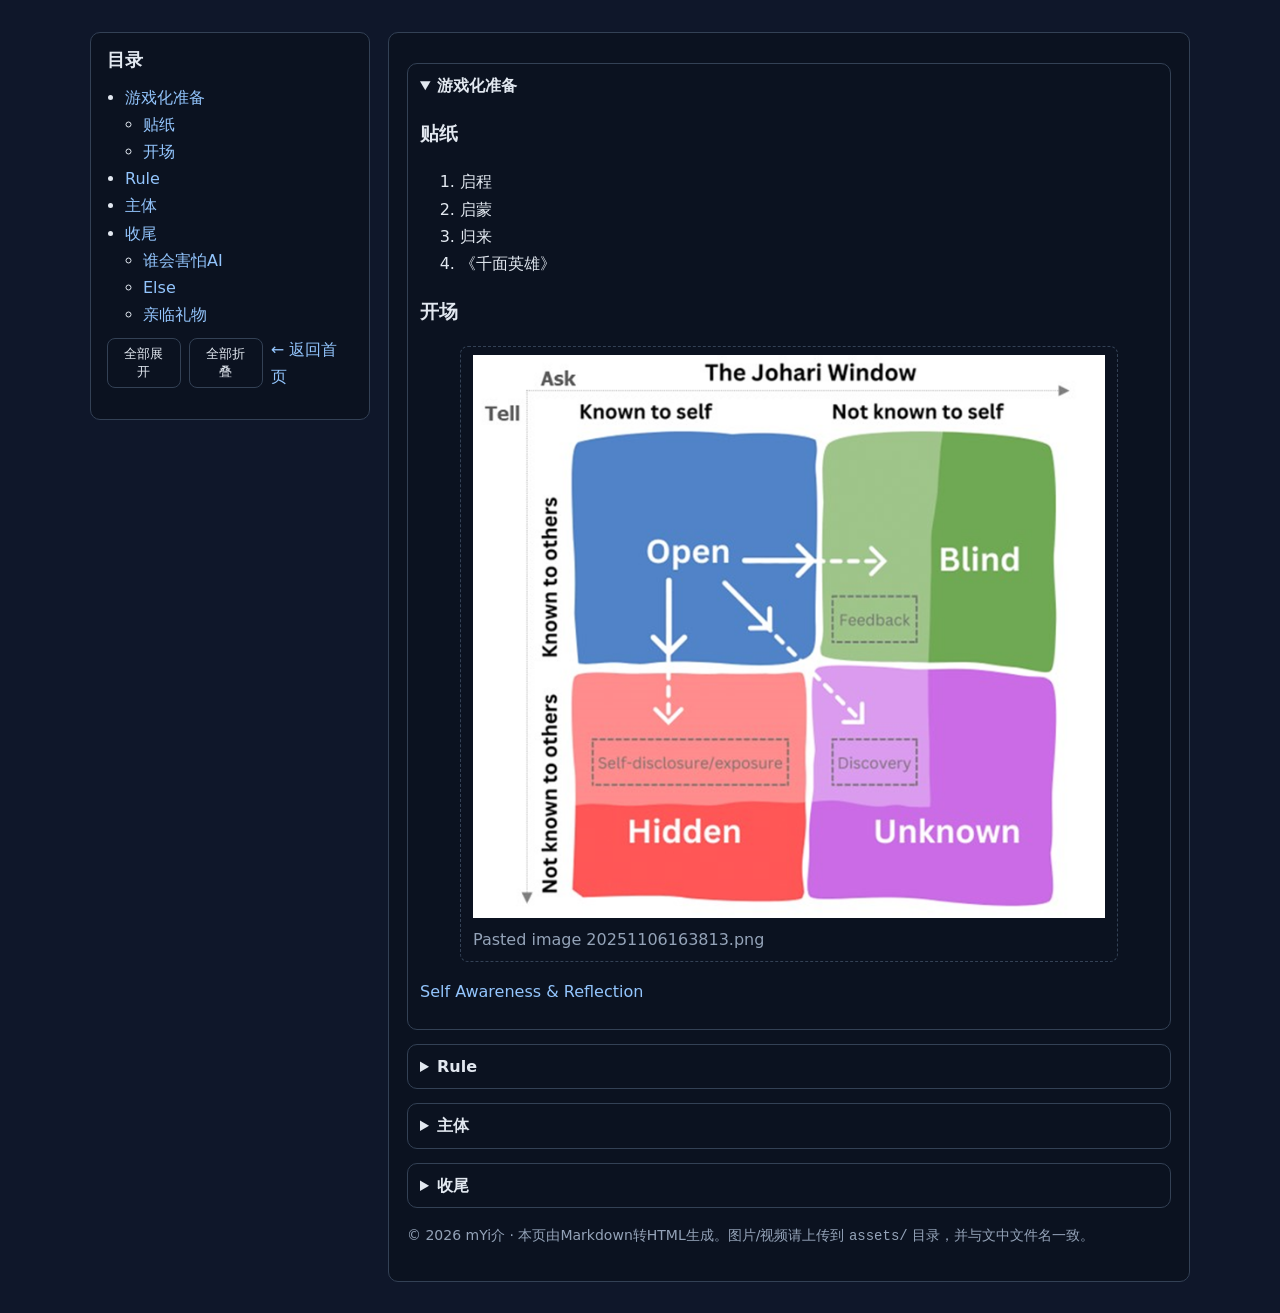
==== commit 6b8ceb00: "Update share_ai.html" ====
--- a/share_ai.html
+++ b/share_ai.html
@@ -42,7 +42,7 @@
     <div class="grid">
       <aside class="toc">
         <h2>目录</h2>
-<ul><li><a href='#游戏化准备'>游戏化准备 </a><ul><li><a href='#贴纸'>贴纸 </a></li><li><a href='#开场动画'>开场动画 </a></li></ul></li><li><a href='#rule'>Rule </a></li><li><a href='#主体'>主体 </a></li><li><a href='#收尾'>收尾 </a><ul><li><a href='#谁会害怕ai'>谁会害怕AI </a></li><li><a href='#else'>Else </a></li><li><a href='#亲临礼物'>亲临礼物 </a></li></ul></li></ul>
+<ul><li><a href='#游戏化准备'>游戏化准备 </a><ul><li><a href='#贴纸'>贴纸 </a></li><li><a href='#开场'>开场 </a></li></ul></li><li><a href='#rule'>Rule </a></li><li><a href='#主体'>主体 </a></li><li><a href='#收尾'>收尾 </a><ul><li><a href='#谁会害怕ai'>谁会害怕AI </a></li><li><a href='#else'>Else </a></li><li><a href='#亲临礼物'>亲临礼物 </a></li></ul></li></ul>
         <div class="actions">
           <button class="small" id="expand-all">全部展开</button>
           <button class="small" id="collapse-all">全部折叠</button>
@@ -91,7 +91,7 @@
 </ol>
 <li><a href="https://www.theneurondaily.com/p/the-neuron-acquired?_bhlid=01c37ab029761a5f1659f82962561b2b47f5e194&utm_campaign=the-neuron-acquired&utm_medium=newsletter&utm_source=www.theneurondaily.com" target="_blank" rel="noopener">🐺The Neuron acquired 🚨</a> </li>
 <li><a href="https://virtualevents.zf-world.com/" target="_blank" rel="noopener">ZF IT Ai </a>< Wang Guozhi SGH FIXD53 > </li>
-<li><a href="[AP Operations Launch Community - 概览](https://trw1.sharepoint.com/sites/inet/SitePages/Main.aspx#communities/29280" target="_blank" rel="noopener">ZF OPS</a>) < Wang Pierre SGH ZAOO > </li>
+<li><a href="https://trw1.sharepoint.com/sites/inet/SitePages/Main.aspx#communities/29280" target="_blank" rel="noopener">ZF OPS</a>) < Wang Pierre SGH ZAOO > </li>
 </ol>
 <li>场景与工具 </li>
 <ol>
